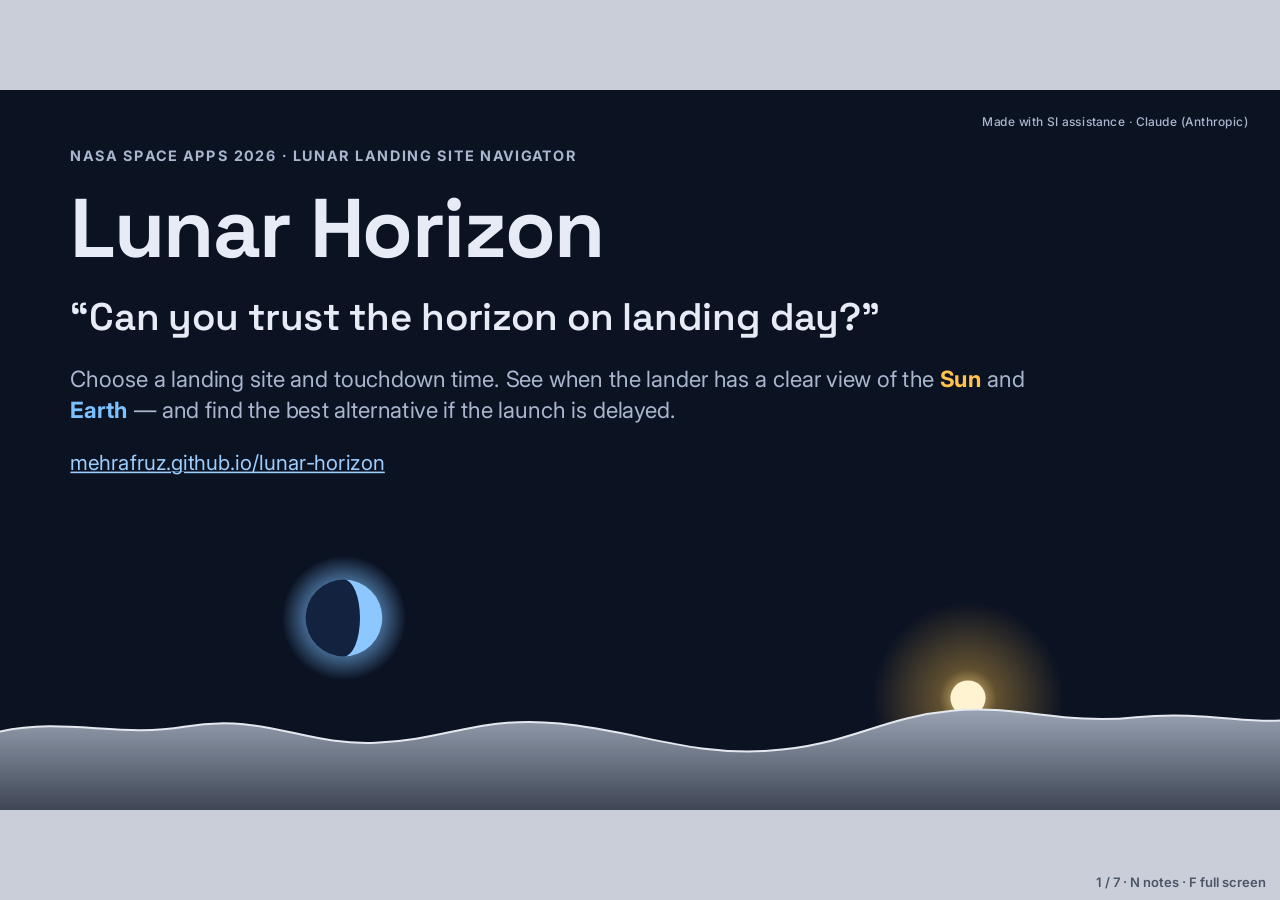
==== docs/slides/index.html @ cf99059c "Slides: visible SI-assistance mark on every slide; new PDF Space Apps 2026 asks for a visible mark o" ====
<!doctype html>
<!-- Written with assistance from Claude Code (Anthropic). -->
<!-- Lunar Horizon — 7 slides for a live pitch. Arrow keys / click / swipe to move, N for speaker notes,
     F for full screen. Print (Ctrl/Cmd+P → Save as PDF, landscape) gives one slide per page. -->
<html lang="en">
<head>
<meta charset="utf-8">
<meta name="viewport" content="width=device-width, initial-scale=1">
<title>Lunar Horizon — slides</title>
<meta name="description" content="Seven slides about Lunar Horizon, a NASA Space Apps 2026 project for the Lunar Landing Site Navigator challenge.">
<link rel="preconnect" href="https://fonts.googleapis.com">
<link rel="preconnect" href="https://fonts.gstatic.com" crossorigin>
<link href="https://fonts.googleapis.com/css2?family=Inter:wght@400;500;600;700&family=Space+Grotesk:wght@500;600;700&display=swap" rel="stylesheet">
<style>
:root {
  --page: #EEF0F4; --card: #FFFFFF; --line: #DDE2EA; --ink: #141A26; --muted: #4B5568; --faint: #6A7485;
  --sun: #F2A900; --sun-ink: #9A6500; --earth: #2F80ED; --earth-ink: #1F6BD0;
  --space: #0B1222; --space-ink: #E6EBF5; --space-muted: #A9B6CE;
}
* { box-sizing: border-box; }
html, body { margin: 0; height: 100%; background: #C9CED8; font-family: Inter, system-ui, sans-serif; color: var(--ink); overflow: hidden; }
h1, h2, .num { font-family: 'Space Grotesk', Inter, sans-serif; margin: 0; }

/* A 1600 × 900 stage, scaled to fit the window. */
#stage { position: absolute; left: 50%; top: 50%; width: 1600px; height: 900px; transform-origin: 0 0; }
.slide { position: absolute; inset: 0; background: var(--page); padding: 72px 88px; display: none; flex-direction: column; gap: 28px; overflow: hidden; }
.slide.on { display: flex; }
/* Space Apps 2026 asks for a visible mark on SI-assisted images and videos. */
.slide::after { content: 'Made with SI assistance · Claude (Anthropic)'; position: absolute; top: 30px; right: 40px; font: 500 15px Inter, sans-serif; color: var(--faint); letter-spacing: 0.3px; }
.slide.dark::after { color: var(--space-muted); }
.slide.dark { background: var(--space); color: var(--space-ink); }
.kicker { font: 700 18px Inter, sans-serif; letter-spacing: 2px; text-transform: uppercase; color: var(--faint); }
.dark .kicker { color: var(--space-muted); }
h1 { font-size: 104px; font-weight: 700; letter-spacing: -2px; line-height: 1; }
h2 { font-size: 54px; font-weight: 700; letter-spacing: -1px; line-height: 1.08; }
p, ul { font-size: 28px; line-height: 1.4; color: var(--muted); margin: 0; }
li { font-size: inherit; }
.dark p, .dark ul { color: var(--space-muted); }
b { color: var(--ink); } .dark b { color: var(--space-ink); }
ul { margin: 0; padding-left: 1.1em; display: flex; flex-direction: column; gap: 14px; }
.sun { color: var(--sun-ink); } .earth { color: var(--earth-ink); }
.dark .sun { color: #FFC24B; } .dark .earth { color: #7CC0FF; }
.row { display: flex; gap: 40px; align-items: stretch; flex: 1; min-height: 0; }
.col { flex: 1; display: flex; flex-direction: column; gap: 22px; min-width: 0; }
.shot { border-radius: 18px; box-shadow: 0 2px 4px rgba(20,26,38,0.06), 0 18px 48px rgba(20,26,38,0.16); display: block; max-width: 100%; max-height: 100%; object-fit: contain; }
.card { background: var(--card); border: 1px solid var(--line); border-radius: 22px; padding: 26px 30px; box-shadow: 0 1px 2px rgba(20,26,38,0.04), 0 10px 30px rgba(20,26,38,0.07); }
.card.sun-edge { border-left: 8px solid var(--sun); } .card.earth-edge { border-left: 8px solid var(--earth); }
.num { font-size: 76px; font-weight: 700; line-height: 1; }
.cap { font-size: 22px; color: var(--muted); }
.foot span:last-child { flex: none; }
.foot { margin-top: auto; font-size: 18px; color: var(--faint); display: flex; justify-content: space-between; gap: 20px; }
.dark .foot { color: var(--space-muted); }
.hook, .dark p.hook { font: 600 48px 'Space Grotesk', Inter, sans-serif; color: var(--space-ink); letter-spacing: -0.5px; margin: 0; }
.steps { display: flex; flex-wrap: wrap; align-items: center; gap: 14px 18px; font: 600 26px Inter, sans-serif; color: var(--ink); }
.step { display: inline-flex; align-items: center; gap: 12px; background: var(--card); border: 1px solid var(--line); border-radius: 999px; padding: 10px 22px 10px 10px; }
.step i { font-style: normal; width: 38px; height: 38px; border-radius: 50%; background: var(--ink); color: #fff; display: inline-flex; align-items: center; justify-content: center; font-size: 20px; }
.steps .arrow { color: var(--faint); font-size: 30px; }
.pill { display: inline-block; padding: 8px 18px; border-radius: 999px; background: var(--ink); color: #fff; font: 600 22px Inter, sans-serif; }
a { color: var(--earth-ink); } .dark a { color: #9CCEFF; }

/* Slide 1 sky band, drawn in SVG */
.band { position: absolute; left: 0; right: 0; bottom: 0; height: 330px; }

/* Speaker notes (N) and slide counter */
#notes { position: fixed; left: 0; right: 0; bottom: 0; max-height: 40vh; overflow: auto; background: rgba(11,18,34,0.94); color: #E6EBF5; font: 17px/1.5 Inter, sans-serif; padding: 14px 20px; display: none; z-index: 5; }
#notes.on { display: block; }
#count { position: fixed; right: 14px; bottom: 10px; font: 600 13px Inter, sans-serif; color: #4B5568; z-index: 4; }
.hidden-notes { display: none; }

@media print {
  @page { size: 1600px 900px; margin: 0; }
  html, body { overflow: visible; height: auto; background: none; }
  #stage { position: static; transform: none !important; width: 1600px; height: auto; }
  .slide { position: relative; display: flex !important; width: 1600px; height: 900px; page-break-after: always; break-after: page; }
  #notes, #count { display: none !important; }
}
</style>
</head>
<body>
<div id="stage">

  <!-- 1 -->
  <section class="slide dark" data-notes="Hi, we are Firdavs Khakimov and Mehrafruz Khakimova, team CastorLab. Can you trust the horizon on landing day? The main idea behind Lunar Horizon is simple: choosing a landing site is not enough — we also need to know when to land. Lunar Horizon is a public web page: choose a site and a touchdown time, and see when the lander has a clear view of the Sun and Earth — and what the best alternative is if the launch is delayed.">
    <span class="kicker">NASA Space Apps 2026 · Lunar Landing Site Navigator</span>
    <h1>Lunar Horizon</h1>
    <p class="hook">“Can you trust the horizon on landing day?”</p>
    <p style="font-size:28px; max-width:1260px">Choose a landing site and touchdown time. See when the lander has a clear view of the <b class="sun">Sun</b> and <b class="earth">Earth</b> — and find the best alternative if the launch is delayed.</p>
    <p style="font-size:26px"><a href="https://mehrafruz.github.io/lunar-horizon/">mehrafruz.github.io/lunar-horizon</a></p>
    <svg class="band" viewBox="0 0 1600 330" preserveAspectRatio="none" aria-hidden="true">
      <defs>
        <linearGradient id="g1" x1="0" y1="0" x2="0" y2="1"><stop offset="0" stop-color="#9AA3B3"/><stop offset="1" stop-color="#3E4656"/></linearGradient>
        <radialGradient id="s1"><stop offset="0" stop-color="#FFE6A8" stop-opacity="0.9"/><stop offset="0.3" stop-color="#FFC24B" stop-opacity="0.35"/><stop offset="1" stop-color="#FFC24B" stop-opacity="0"/></radialGradient>
        <radialGradient id="e1"><stop offset="0.6" stop-color="#7CC0FF" stop-opacity="0.5"/><stop offset="1" stop-color="#7CC0FF" stop-opacity="0"/></radialGradient>
      </defs>
      <circle cx="1210" cy="190" r="120" fill="url(#s1)"/><circle cx="1210" cy="190" r="22" fill="#FFF3D1"/>
      <circle cx="430" cy="90" r="78" fill="url(#e1)"/><circle cx="430" cy="90" r="48" fill="#13233F"/>
      <path d="M430,42 A48,48 0 0 1 430,138 A20,48 0 0 0 430,42 Z" fill="#8CC8FF"/>
      <path d="M0,330 L0,232 C80,214 150,240 230,226 C330,208 380,250 470,246 C560,242 600,212 700,222 C800,232 860,262 960,256 C1060,250 1100,214 1190,206 C1270,198 1330,224 1420,214 C1500,206 1560,222 1600,218 L1600,330 Z" fill="url(#g1)"/>
      <path d="M0,232 C80,214 150,240 230,226 C330,208 380,250 470,246 C560,242 600,212 700,222 C800,232 860,262 960,256 C1060,250 1100,214 1190,206 C1270,198 1330,224 1420,214 C1500,206 1560,222 1600,218" fill="none" stroke="#E4E8EF" stroke-width="2.5"/>
    </svg>
  </section>

  <!-- 2 -->
  <section class="slide" data-notes="At the lunar south pole the Sun stays very low. At 84 degrees south it never rises more than about 8 degrees, so a nearby ridge can block sunlight for hours or even days. The same terrain can block the view of Earth: Earth stays in roughly the same part of the sky, but libration shifts it by about 7 degrees. A lander needs sunlight for power and a clear line of sight to Earth for direct communication — ideally both from touchdown. Here is a real example from our page: the IM-2 site on 15 December 2026 at midnight UTC — the Sun is just behind a ridge at touchdown, so zero hours with both. Land one day later: 13 days 15 hours without a break.">
    <span class="kicker">The problem</span>
    <h2>At the lunar south pole, even a small change in timing can change a mission</h2>
    <div class="row">
      <div class="col" style="gap:18px">
        <ul style="font-size:26px">
          <li>At 84°S, the Sun never rises more than about <b>8°</b> above the horizon.</li>
          <li>Nearby ridges can block sunlight for <b>hours or even days</b>.</li>
          <li>Earth stays in roughly the same part of the sky, but lunar libration shifts it by about <b>7°</b> — enough to disappear behind the terrain.</li>
        </ul>
        <p style="font-size:24px">A lander needs <b class="sun">sunlight</b> for power and a clear line of sight to <b class="earth">Earth</b> for direct communication. Ideally, both from touchdown.</p>
      </div>
      <div class="col" style="flex:0.85">
        <div class="card sun-edge"><span class="cap">IM-2 site · 15 Dec 2026, 00:00 UTC · 14-day mission</span><div class="num">0 h</div><span class="cap">continuous Sun + Earth from touchdown — the Sun is behind a ridge and rises ≈ 4 h later</span></div>
        <div class="card earth-edge"><span class="cap">Same site · one day later, 16 Dec 2026</span><div class="num">13 d 15 h</div><span class="cap">continuous Sun + Earth from touchdown · 97% of the mission in total</span></div>
      </div>
    </div>
    <div class="foot"><span>Numbers from the page: LOLA terrain, Earth counted as usable at 2° or more above the terrain.</span><span>2 / 7</span></div>
  </section>

  <!-- 3 -->
  <section class="slide" data-notes="So we built a tool that combines lunar terrain data with the positions of the Sun and Earth. It takes three steps: choose a site, set the landing date and time, explore the sky. The sky view shows the real terrain horizon from NASA's LOLA data, the Sun and Earth at their apparent angular sizes, and Earth's phase. The cards give azimuth and elevation, and the time until the next rise or set. Press play to watch the whole mission, from 1 to 30 days.">
    <span class="kicker">What it does</span>
    <h2 style="font-size:50px">See the Sun and Earth from any landing site, hour by hour</h2>
    <div class="steps"><span class="step"><i>1</i>Choose a site</span><span class="arrow">→</span><span class="step"><i>2</i>Set the landing date and time</span><span class="arrow">→</span><span class="step"><i>3</i>Explore the sky</span></div>
    <div class="row" style="align-items:center">
      <div class="col" style="flex:2.1; align-items:center; justify-content:center"><img class="shot" src="img/sky.jpg" alt="Sky view at the IM-2 site on 16 Dec 2026 with the LOLA skyline, the Sun and Earth, and the Sun and Earth readout cards."></div>
      <div class="col" style="flex:1; justify-content:center">
        <ul style="font-size:25px; gap:12px">
          <li>Real terrain horizon from <b>NASA LRO LOLA</b> data</li>
          <li><b class="sun">Sun</b> and <b class="earth">Earth</b> at their apparent angular sizes</li>
          <li>Earth's illuminated phase</li>
          <li>Azimuth and elevation of the Sun and Earth</li>
          <li>Time until the next rise or set</li>
          <li>Full mission timeline, 1 to 30 days</li>
        </ul>
      </div>
    </div>
    <div class="foot"><span>The Sun counts as up when the centre of its disc is above the terrain horizon; the page also shows how much of the disc is visible.</span><span>3 / 7</span></div>
  </section>

  <!-- 4 -->
  <section class="slide" data-notes="But we wanted to solve one more problem: what happens if the launch is delayed? Each row is a site, each column a landing day. Brighter means a longer continuous time with both the Sun and Earth above the terrain horizon from touchdown. The page also answers directly: the best day at this site within two weeks — 16 December, one day later, 13 days 15 hours. Or the best site on the same day — Nobile Rim 2, 11 days 9 hours. Best here means one criterion: the longest continuous Sun and Earth visibility — not a full landing-safety assessment.">
    <span class="kicker">If the launch is delayed</span>
    <h2>Find the best site and landing day in one view</h2>
    <div class="row">
      <div class="col" style="flex:2.1; align-items:center; justify-content:center"><img class="shot" src="img/calendar.jpg" alt="Delay calendar: nine sites by 90 landing days, with the suggestions Best day 16 Dec 2026 (+1 d) and Best site Nobile Rim 2."></div>
      <div class="col" style="flex:1; justify-content:center; gap:16px">
        <ul style="font-size:24px; gap:8px">
          <li>Best landing day for the selected site, within ±14 days</li>
          <li>Best landing site for the selected day</li>
          <li>Week-by-week view to December 2030</li>
        </ul>
        <div class="card" style="padding:18px 22px"><span class="cap">IM-2 · best day: 16 Dec (+1 d)</span><div class="num" style="font-size:44px">13 d 15 h</div><span class="cap">continuous · 97% in total</span></div>
        <div class="card" style="padding:18px 22px"><span class="cap">15 Dec · best site: Nobile Rim 2</span><div class="num" style="font-size:44px">11 d 9 h</div><span class="cap">continuous · 81% in total</span></div>
      </div>
    </div>
    <div class="foot"><span><b>Continuous</b> = both the Sun (centre) and Earth (2° or more) above the terrain horizon. <b>Best</b> = longest continuous time from touchdown, not a full landing-safety rating.</span><span>4 / 7</span></div>
  </section>

  <!-- 5 -->
  <section class="slide dark" data-notes="How did we build it? Four parts. First, the positions of the Sun and Earth come from JPL's DE421 ephemeris, every three hours from November 2026 to December 2030. Second, terrain: from the LOLA elevation model at 240 metres we computed the local horizon in 1,440 directions for seven polar sites, including the Moon's curvature. Third, a 3D view: 38 by 38 kilometres around the site, with sunlight and shadows at the chosen time. It is an illustration — the visibility numbers use the full horizon, out to the edge of the map. Fourth, a Python pipeline with tests, and a page in plain HTML and JavaScript.">
    <span class="kicker">Data and method</span>
    <h2>Real lunar terrain. Real astronomical positions.</h2>
    <div class="row">
      <div class="col" style="flex:1.35; justify-content:center"><img class="shot" src="img/terrain3d.jpg" alt="3-D view of 38 by 38 km of LOLA terrain around the IM-2 site, lit by the Sun, with arrows to the Sun and Earth."></div>
      <div class="col" style="flex:1; justify-content:center; gap:14px">
        <p style="font-size:24px"><b>1 · Celestial positions.</b> JPL DE421 ephemeris: Sun and Earth every 3 hours, Nov 2026 – Dec 2030.</p>
        <p style="font-size:24px"><b>2 · Terrain analysis.</b> NASA LRO LOLA elevation model, 240 m: local horizon in 1,440 directions for 7 polar sites, Moon's curvature included.</p>
        <p style="font-size:24px"><b>3 · 3D visualization.</b> 38 × 38 km around the selected site, with sunlight and shadows at the chosen time.</p>
        <p style="font-size:24px"><b>4 · Implementation.</b> Python data pipeline with tests; front end in HTML and JavaScript.</p>
      </div>
    </div>
    <div class="foot"><span>Visibility uses the horizon out to the edge of the LOLA map (75°S); the 3D scene shows only 38 × 38 km and is for illustration.</span><span>5 / 7</span></div>
  </section>

  <!-- 6 -->
  <section class="slide" data-notes="How do we know the results are reliable? We checked the directions to the Sun and Earth against NASA JPL Horizons: two sites, six dates, twelve checks, all passed. The largest difference is 0.006 degrees, against a tolerance of 0.02. This check is on a smooth Moon — it validates the astronomy, not the terrain. And we are clear about the limits: each site is one point, not a region; the 240 metre terrain cannot resolve small ridges, so rise and set times can be off by hours; and we model geometric line of sight only — Earth above the horizon does not guarantee a link, and the Sun above the horizon does not guarantee power. This is not a flight-certified planning tool.">
    <span class="kicker">Validated, with clear limitations</span>
    <h2>12 of 12 checks against JPL Horizons passed</h2>
    <div class="row">
      <div class="col" style="flex:0.9; gap:16px">
        <div class="card earth-edge"><span class="cap">Accuracy check · Sun and Earth azimuth and elevation · 2 sites × 6 dates</span><div class="num">0.006°</div><span class="cap">maximum difference · validation tolerance 0.02°</span></div>
        <p style="font-size:23px">Checked on a smooth Moon: this validates the Sun and Earth directions, not the terrain. The constant +0.0055° in the Sun's azimuth is aberration of light, which Horizons applies.</p>
      </div>
      <div class="col" style="gap:12px">
        <span class="kicker" style="color:var(--ink)">Known limitations</span>
        <ul style="font-size:24px; gap:12px">
          <li>Each site is <b>a single point</b>, not a region: at the Bussey 2010 point our model gives 60% Sun; a ridge pixel 2.1 km away gives 86%.</li>
          <li>The <b>240 m terrain</b> cannot resolve ridges under ~500 m; rise and set times may be off by several hours.</li>
          <li><b>Line of sight only:</b> no ground stations, relay satellites, slopes or thermal limits.</li>
          <li>Sites north of 75°S and your own points use a <b>smooth Moon</b>; positions every 3 hours.</li>
        </ul>
      </div>
    </div>
    <div class="foot"><span>Validated within the tested conditions — not a flight-certified mission-planning tool.</span><span>6 / 7</span></div>
  </section>

  <!-- 7 -->
  <section class="slide dark" data-notes="Our goal is to make this information easy to explore and understand. Scan the code and try it — on a phone or a laptop, no installation or login. Claude and Claude Code helped us build the page, the code and the data pipeline during the hackathon; we chose the problem, the sites and the design, and reviewed the results. Thank you!">
    <span class="kicker">Try Lunar Horizon</span>
    <div class="row" style="flex:0; gap:56px; align-items:flex-start">
      <div class="col" style="gap:20px">
        <h2 style="font-size:50px">Explore the Moon. Plan the landing. See what changes when timing matters.</h2>
        <p style="font-size:24px">No installation or login · any modern browser · add your own landing coordinates anywhere on the Moon.</p>
        <div style="display:grid; grid-template-columns:1fr 1fr; gap:14px 36px">
          <p style="font-size:22px"><b>Data sources</b><br>NASA LRO LOLA · JPL DE421 · JPL Horizons · LROC</p>
          <p style="font-size:22px"><b>Open source</b><br>github.com/Mehrafruz/lunar-horizon · MIT License</p>
          <p style="font-size:22px; grid-column:1 / -1"><b>AI transparency</b><br>Claude and Claude Code (Anthropic) were used to develop the page, code and data pipeline during the hackathon. The team selected the problem, sites and design, and reviewed the results.</p>
        </div>
      </div>
      <div style="flex:none; display:flex; flex-direction:column; align-items:center; gap:14px">
        <div style="background:#FFFFFF; border-radius:24px; padding:22px"><img src="img/qr.png" alt="QR code for https://mehrafruz.github.io/lunar-horizon/" style="width:280px; height:280px; display:block; image-rendering:pixelated"></div>
        <a href="https://mehrafruz.github.io/lunar-horizon/" style="font-size:22px">mehrafruz.github.io/lunar-horizon</a>
      </div>
    </div>
    <svg class="band" style="height:250px" viewBox="0 0 1600 250" preserveAspectRatio="none" aria-hidden="true">
      <defs><linearGradient id="g7" x1="0" y1="0" x2="0" y2="1"><stop offset="0" stop-color="#9AA3B3"/><stop offset="1" stop-color="#3E4656"/></linearGradient>
        <radialGradient id="s7"><stop offset="0" stop-color="#FFE6A8" stop-opacity="0.9"/><stop offset="0.3" stop-color="#FFC24B" stop-opacity="0.35"/><stop offset="1" stop-color="#FFC24B" stop-opacity="0"/></radialGradient></defs>
      <circle cx="300" cy="120" r="100" fill="url(#s7)"/><circle cx="300" cy="120" r="18" fill="#FFF3D1"/>
      <path d="M0,250 L0,150 C120,132 220,164 330,146 C450,126 520,170 640,164 C760,158 820,128 940,138 C1060,148 1120,178 1240,170 C1360,162 1440,134 1600,140 L1600,250 Z" fill="url(#g7)"/>
      <path d="M0,150 C120,132 220,164 330,146 C450,126 520,170 640,164 C760,158 820,128 940,138 C1060,148 1120,178 1240,170 C1360,162 1440,134 1600,140" fill="none" stroke="#E4E8EF" stroke-width="2.5"/>
    </svg>
    <div class="foot" style="position:relative; z-index:1; color:#F1F4F9"><span>Team CastorLab · Firdavs Khakimov · Mehrafruz Khakimova · NASA Space Apps Challenge 2026</span><span>7 / 7</span></div>
  </section>

</div>
<div id="notes" aria-live="polite"></div>
<div id="count"></div>
<script>
(function () {
  const slides = [...document.querySelectorAll('.slide')], stage = document.getElementById('stage');
  const notes = document.getElementById('notes'), count = document.getElementById('count');
  let i = Math.min(slides.length - 1, Math.max(0, (parseInt(location.hash.slice(1), 10) || 1) - 1));
  function fit() {
    const k = Math.min(window.innerWidth / 1600, window.innerHeight / 900);
    stage.style.transform = 'scale(' + k + ') translate(-50%, -50%)';
  }
  function show(n) {
    i = Math.min(slides.length - 1, Math.max(0, n));
    slides.forEach((s, j) => s.classList.toggle('on', j === i));
    notes.textContent = slides[i].dataset.notes || '';
    count.textContent = (i + 1) + ' / ' + slides.length + ' · N notes · F full screen';
    history.replaceState(null, '', '#' + (i + 1));
  }
  document.addEventListener('keydown', (e) => {
    if (['ArrowRight', 'PageDown', ' ', 'Enter'].includes(e.key)) show(i + 1);
    else if (['ArrowLeft', 'PageUp', 'Backspace'].includes(e.key)) show(i - 1);
    else if (e.key === 'Home') show(0);
    else if (e.key === 'End') show(slides.length - 1);
    else if (e.key === 'n' || e.key === 'N') notes.classList.toggle('on');
    else if (e.key === 'f' || e.key === 'F') { if (document.fullscreenElement) document.exitFullscreen(); else document.documentElement.requestFullscreen().catch(() => {}); }
    else return;
    e.preventDefault();
  });
  document.addEventListener('click', (e) => { if (e.target.closest('a')) return; show(i + (e.clientX > window.innerWidth / 3 ? 1 : -1)); });
  let x0 = null;
  document.addEventListener('touchstart', (e) => { x0 = e.touches[0].clientX; }, { passive: true });
  document.addEventListener('touchend', (e) => { if (x0 === null) return; const dx = e.changedTouches[0].clientX - x0; if (Math.abs(dx) > 40) show(i + (dx < 0 ? 1 : -1)); x0 = null; });
  window.addEventListener('resize', fit);
  fit(); show(i);
})();
</script>
</body>
</html>
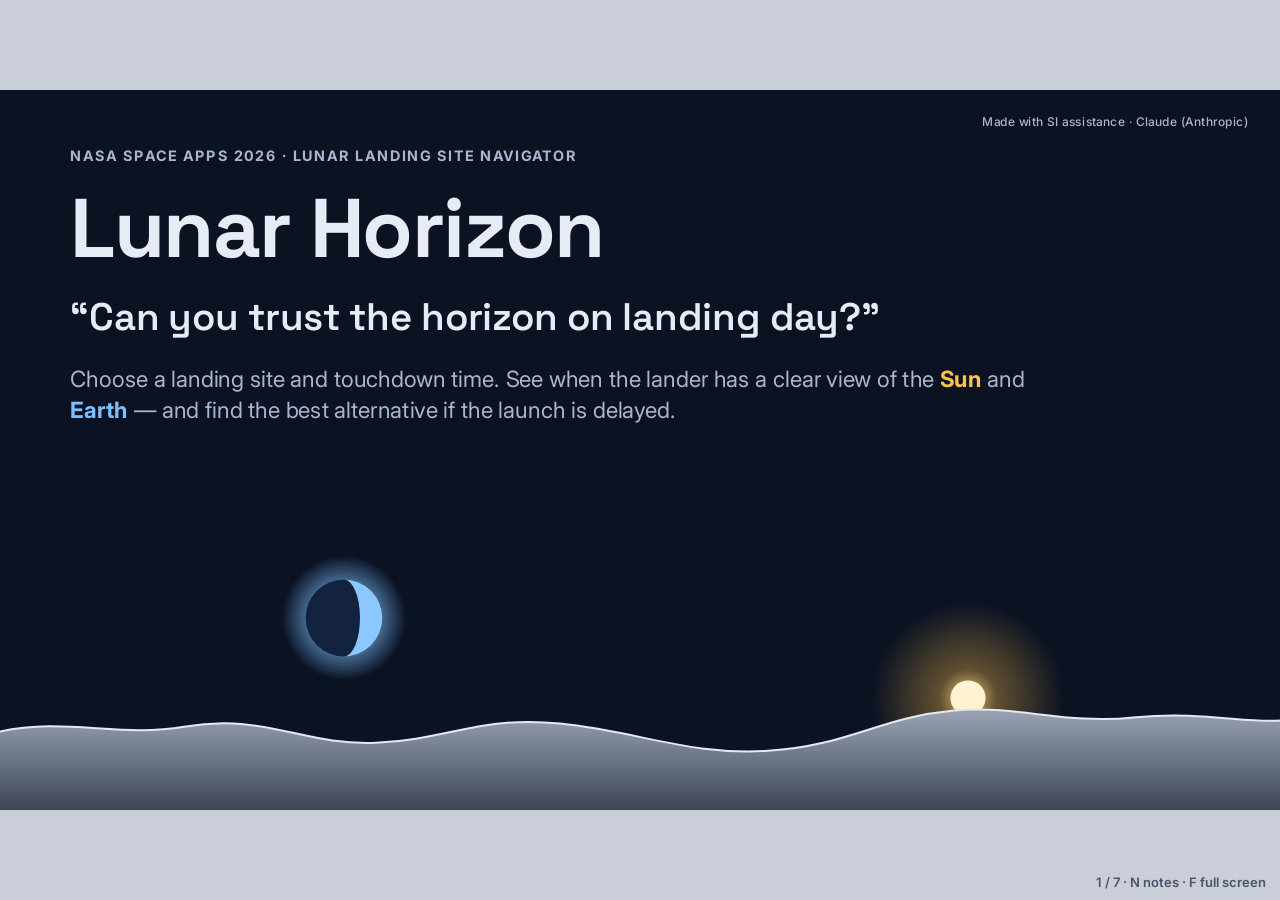
==== commit 6ba8e502: "Slides: drop the text address from the title slide (the QR code is on the last slide) Co-Authored-By" ====
--- a/docs/slides/index.html
+++ b/docs/slides/index.html
@@ -85,7 +85,6 @@
     <h1>Lunar Horizon</h1>
     <p class="hook">“Can you trust the horizon on landing day?”</p>
     <p style="font-size:28px; max-width:1260px">Choose a landing site and touchdown time. See when the lander has a clear view of the <b class="sun">Sun</b> and <b class="earth">Earth</b> — and find the best alternative if the launch is delayed.</p>
-    <p style="font-size:26px"><a href="https://mehrafruz.github.io/lunar-horizon/">mehrafruz.github.io/lunar-horizon</a></p>
     <svg class="band" viewBox="0 0 1600 330" preserveAspectRatio="none" aria-hidden="true">
       <defs>
         <linearGradient id="g1" x1="0" y1="0" x2="0" y2="1"><stop offset="0" stop-color="#9AA3B3"/><stop offset="1" stop-color="#3E4656"/></linearGradient>
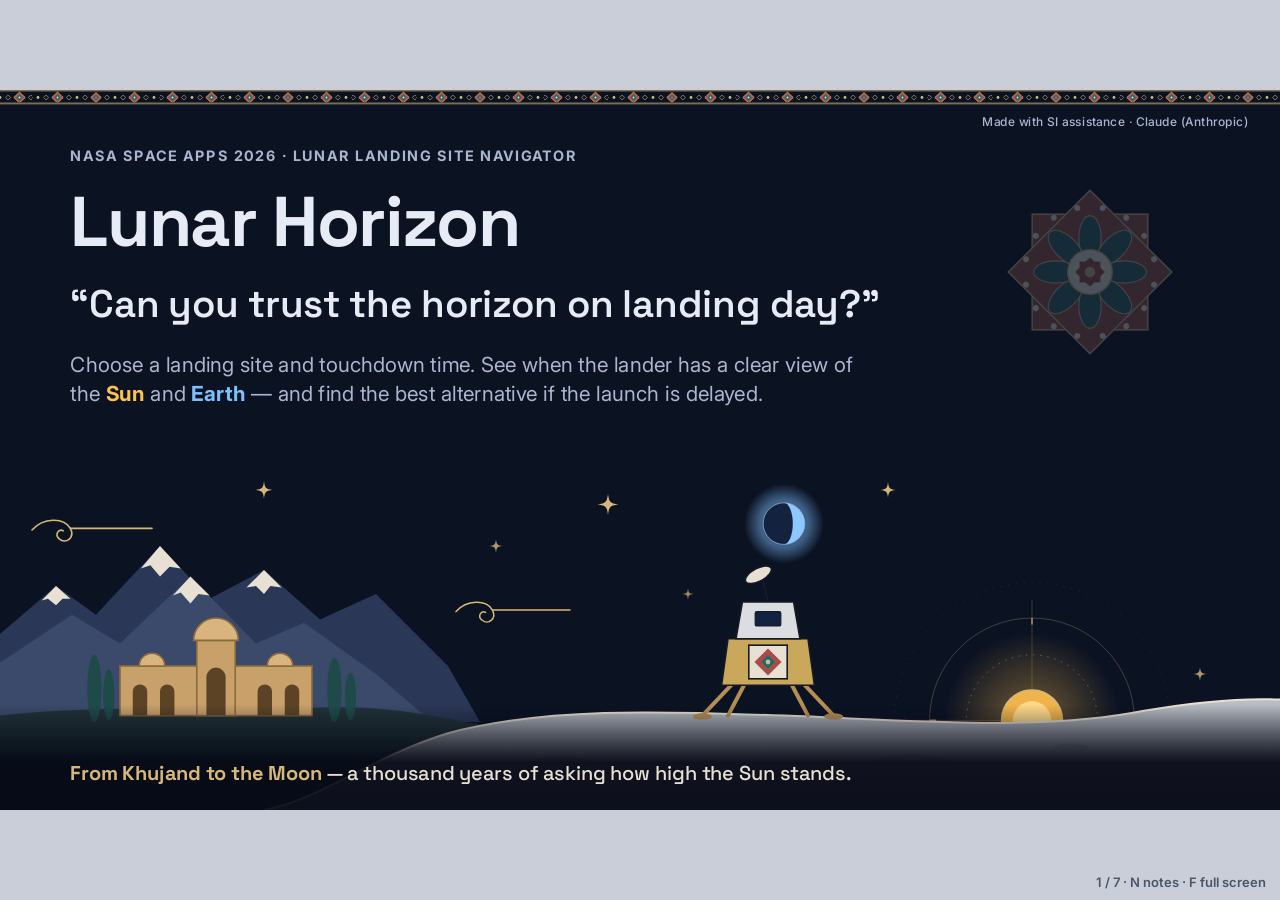
==== commit 63c17c8d: "Slides: 'From Khujand to the Moon' becomes the main deck; the plain version moves to slides-draft - " ====
--- a/docs/slides/index.html
+++ b/docs/slides/index.html
@@ -1,5 +1,6 @@
 <!doctype html>
 <!-- Written with assistance from Claude Code (Anthropic). -->
+<!-- "From Khujand to the Moon": the story of two astronomers of our region frames the slides. The earlier plain version is docs/slides-draft/. -->
 <!-- Lunar Horizon — 7 slides for a live pitch. Arrow keys / click / swipe to move, N for speaker notes,
      F for full screen. Print (Ctrl/Cmd+P → Save as PDF, landscape) gives one slide per page. -->
 <html lang="en">
@@ -55,6 +56,44 @@
 .step { display: inline-flex; align-items: center; gap: 12px; background: var(--card); border: 1px solid var(--line); border-radius: 999px; padding: 10px 22px 10px 10px; }
 .step i { font-style: normal; width: 38px; height: 38px; border-radius: 50%; background: var(--ink); color: #fff; display: inline-flex; align-items: center; justify-content: center; font-size: 20px; }
 .steps .arrow { color: var(--faint); font-size: 30px; }
+/* The thread: one line at the top of each slide that ties it to the two astronomers of slide 1. */
+.thread { display: flex; align-items: center; gap: 12px; flex-wrap: wrap; color: var(--sun-ink); }
+.dark .thread { color: #FFC24B; }
+.thread .em { width: 30px; height: 30px; flex: none; }
+.thread .th { font-size: 20px; font-weight: 500; color: var(--sun-ink); }
+.dark .thread .th { color: #FFD98A; }
+.thread .kicker::after { content: ' ·'; }
+.hero { position: absolute; left: 0; right: 0; bottom: 0; height: 470px; pointer-events: none; }
+.hero svg { display: block; width: 100%; height: 100%; }
+.hero-cap { position: absolute; left: 0; right: 0; bottom: 0; padding: 70px 88px 30px; background: linear-gradient(180deg, rgba(5,8,20,0) 0%, rgba(5,8,20,0.92) 55%); }
+.hero-line { font: 500 25px 'Space Grotesk', Inter, sans-serif; color: #E8E1D3; }
+.hero-line b { color: #D5B77A; font-weight: 700; }
+.thread .kicker.nodot::after { content: ''; }
+.medal { position: absolute; right: 130px; top: 120px; width: 215px; height: 215px; opacity: 0.3; filter: saturate(0.65); }
+.cmp { display: block; width: 100%; height: auto; border-radius: 14px; box-shadow: 0 2px 4px rgba(20,26,38,0.06), 0 14px 36px rgba(20,26,38,0.18); }
+.four { display: grid; grid-template-columns: repeat(4, 1fr); gap: 28px; margin-top: 4px; }
+.four div { font-size: 21px; line-height: 1.38; color: var(--space-muted); }
+.four b { display: block; font: 700 23px 'Space Grotesk', Inter, sans-serif; color: #FFC24B; margin-bottom: 4px; }
+.hero7 { position: absolute; left: 0; right: 0; bottom: 0; width: 1600px; height: 310px; pointer-events: none; }
+.crop { overflow: hidden; border-radius: 14px; box-shadow: 0 2px 4px rgba(20,26,38,0.06), 0 14px 36px rgba(20,26,38,0.18); background: #fff; }
+.crop img { display: block; max-width: none; }
+.rahmat { font-size: 112px; letter-spacing: -2px; color: #FFC24B; line-height: 1; }
+.rubai-block { margin: 6px 0 0; padding: 14px 22px; border-left: 4px solid #FFC24B; background: rgba(232,225,211,0.05); border-radius: 0 8px 8px 0; font: 500 25px/1.45 'Space Grotesk', Inter, sans-serif; color: var(--space-ink); white-space: pre-line; max-width: 860px; }
+.dark .rubai-block { color: var(--space-ink); }
+.qrcard { background: #fff; border-radius: 20px; padding: 18px; }
+.qrcard img { display: block; width: 250px; height: 250px; image-rendering: pixelated; }
+.qrurl { font: 600 20px Inter, sans-serif; color: #9CCEFF; }
+.foot7 { position: absolute; left: 0; right: 0; bottom: 0; padding: 30px 88px 24px; background: linear-gradient(180deg, rgba(5,8,20,0) 0%, rgba(5,8,20,0.88) 60%); color: #E8E1D3; font-size: 19px; display: flex; justify-content: space-between; gap: 20px; }
+/* Ornamental edge, in the spirit of embroidered borders: a band along the top and bottom of every slide. */
+.slide::before { content: ''; position: absolute; inset: 0; pointer-events: none; z-index: 0;
+  background: url("data:image/svg+xml;charset=utf-8,%3Csvg%20xmlns%3D%22http%3A//www.w3.org/2000/svg%22%20width%3D%2248%22%20height%3D%2218%22%20viewBox%3D%220%200%2048%2018%22%3E%3Cline%20x1%3D%220%22%20y1%3D%221%22%20x2%3D%2248%22%20y2%3D%221%22%20stroke%3D%22%23D5B77A%22%20stroke-width%3D%221.2%22%20opacity%3D%220.85%22/%3E%3Cline%20x1%3D%220%22%20y1%3D%2217%22%20x2%3D%2248%22%20y2%3D%2217%22%20stroke%3D%22%23D5B77A%22%20stroke-width%3D%221.2%22%20opacity%3D%220.85%22/%3E%3Cpolygon%20points%3D%2224%2C2.5%2031%2C9%2024%2C15.5%2017%2C9%22%20fill%3D%22%23A84D43%22%20stroke%3D%22%23D5B77A%22%20stroke-width%3D%220.9%22/%3E%3Cpolygon%20points%3D%2224%2C5.5%2027.5%2C9%2024%2C12.5%2020.5%2C9%22%20fill%3D%22%23176B72%22/%3E%3Ccircle%20cx%3D%2224%22%20cy%3D%229%22%20r%3D%221.1%22%20fill%3D%22%23E8E1D3%22/%3E%3Ccircle%20cx%3D%220%22%20cy%3D%229%22%20r%3D%221.7%22%20fill%3D%22%23D5B77A%22/%3E%3Ccircle%20cx%3D%2248%22%20cy%3D%229%22%20r%3D%221.7%22%20fill%3D%22%23D5B77A%22/%3E%3Cpath%20d%3D%22M7%2C9%20l3%2C-3%20l3%2C3%20l-3%2C3%20z%20M35%2C9%20l3%2C-3%20l3%2C3%20l-3%2C3%20z%22%20fill%3D%22none%22%20stroke%3D%22%23D5B77A%22%20stroke-width%3D%220.9%22%20opacity%3D%220.8%22/%3E%3C/svg%3E") repeat-x left top, url("data:image/svg+xml;charset=utf-8,%3Csvg%20xmlns%3D%22http%3A//www.w3.org/2000/svg%22%20width%3D%2248%22%20height%3D%2218%22%20viewBox%3D%220%200%2048%2018%22%3E%3Cline%20x1%3D%220%22%20y1%3D%221%22%20x2%3D%2248%22%20y2%3D%221%22%20stroke%3D%22%23D5B77A%22%20stroke-width%3D%221.2%22%20opacity%3D%220.85%22/%3E%3Cline%20x1%3D%220%22%20y1%3D%2217%22%20x2%3D%2248%22%20y2%3D%2217%22%20stroke%3D%22%23D5B77A%22%20stroke-width%3D%221.2%22%20opacity%3D%220.85%22/%3E%3Cpolygon%20points%3D%2224%2C2.5%2031%2C9%2024%2C15.5%2017%2C9%22%20fill%3D%22%23A84D43%22%20stroke%3D%22%23D5B77A%22%20stroke-width%3D%220.9%22/%3E%3Cpolygon%20points%3D%2224%2C5.5%2027.5%2C9%2024%2C12.5%2020.5%2C9%22%20fill%3D%22%23176B72%22/%3E%3Ccircle%20cx%3D%2224%22%20cy%3D%229%22%20r%3D%221.1%22%20fill%3D%22%23E8E1D3%22/%3E%3Ccircle%20cx%3D%220%22%20cy%3D%229%22%20r%3D%221.7%22%20fill%3D%22%23D5B77A%22/%3E%3Ccircle%20cx%3D%2248%22%20cy%3D%229%22%20r%3D%221.7%22%20fill%3D%22%23D5B77A%22/%3E%3Cpath%20d%3D%22M7%2C9%20l3%2C-3%20l3%2C3%20l-3%2C3%20z%20M35%2C9%20l3%2C-3%20l3%2C3%20l-3%2C3%20z%22%20fill%3D%22none%22%20stroke%3D%22%23D5B77A%22%20stroke-width%3D%220.9%22%20opacity%3D%220.8%22/%3E%3C/svg%3E") repeat-x left bottom; }
+.slide.hero-slide::before, .slide.closing::before { background: url("data:image/svg+xml;charset=utf-8,%3Csvg%20xmlns%3D%22http%3A//www.w3.org/2000/svg%22%20width%3D%2248%22%20height%3D%2218%22%20viewBox%3D%220%200%2048%2018%22%3E%3Cline%20x1%3D%220%22%20y1%3D%221%22%20x2%3D%2248%22%20y2%3D%221%22%20stroke%3D%22%23D5B77A%22%20stroke-width%3D%221.2%22%20opacity%3D%220.85%22/%3E%3Cline%20x1%3D%220%22%20y1%3D%2217%22%20x2%3D%2248%22%20y2%3D%2217%22%20stroke%3D%22%23D5B77A%22%20stroke-width%3D%221.2%22%20opacity%3D%220.85%22/%3E%3Cpolygon%20points%3D%2224%2C2.5%2031%2C9%2024%2C15.5%2017%2C9%22%20fill%3D%22%23A84D43%22%20stroke%3D%22%23D5B77A%22%20stroke-width%3D%220.9%22/%3E%3Cpolygon%20points%3D%2224%2C5.5%2027.5%2C9%2024%2C12.5%2020.5%2C9%22%20fill%3D%22%23176B72%22/%3E%3Ccircle%20cx%3D%2224%22%20cy%3D%229%22%20r%3D%221.1%22%20fill%3D%22%23E8E1D3%22/%3E%3Ccircle%20cx%3D%220%22%20cy%3D%229%22%20r%3D%221.7%22%20fill%3D%22%23D5B77A%22/%3E%3Ccircle%20cx%3D%2248%22%20cy%3D%229%22%20r%3D%221.7%22%20fill%3D%22%23D5B77A%22/%3E%3Cpath%20d%3D%22M7%2C9%20l3%2C-3%20l3%2C3%20l-3%2C3%20z%20M35%2C9%20l3%2C-3%20l3%2C3%20l-3%2C3%20z%22%20fill%3D%22none%22%20stroke%3D%22%23D5B77A%22%20stroke-width%3D%220.9%22%20opacity%3D%220.8%22/%3E%3C/svg%3E") repeat-x left top; }
+.tl { display: grid; grid-template-columns: repeat(3, 1fr); gap: 24px; margin-top: auto; }
+.tlp { margin: 0; border-radius: 16px; overflow: hidden; background: #111B31; border: 1px solid #24324F; }
+.tlp svg { display: block; width: 100%; height: auto; }
+.tlp figcaption { padding: 12px 16px 14px; font-size: 19px; line-height: 1.35; color: var(--space-muted); }
+.tlp figcaption b { color: #FFC24B; }
+.rubai { margin: 0; padding: 4px 0 4px 22px; border-left: 4px solid #FFC24B; font: 500 25px/1.5 'Space Grotesk', Inter, sans-serif; color: var(--space-ink); white-space: pre-line; }
 .pill { display: inline-block; padding: 8px 18px; border-radius: 999px; background: var(--ink); color: #fff; font: 600 22px Inter, sans-serif; }
 a { color: var(--earth-ink); } .dark a { color: #9CCEFF; }
 
@@ -77,43 +116,127 @@
 </style>
 </head>
 <body>
+<svg width="0" height="0" style="position:absolute" aria-hidden="true"><defs><symbol id="sage" overflow="visible">
+      <path d="M-36,0 L-23,-112 Q0,-126 23,-112 L36,0 Z" fill="currentColor"/>
+      <path d="M-5,-118 L5,-118 L9,0 L-9,0 Z" fill="#000" opacity="0.14"/>
+      <rect x="-25" y="-74" width="50" height="8" rx="2" fill="#F2A900"/>
+      <path d="M10,-100 L50,-132" stroke="currentColor" stroke-width="13" stroke-linecap="round"/>
+      <circle cx="52" cy="-134" r="7" fill="#D9A679"/>
+      <circle cx="0" cy="-131" r="15" fill="#D9A679"/>
+      <path d="M-12,-126 Q0,-98 12,-126 Q0,-118 -12,-126 Z" fill="var(--beard, #3A2E2A)"/>
+      <ellipse cx="0" cy="-145" rx="20" ry="11" fill="#F7F3EA"/>
+      <ellipse cx="2" cy="-152" rx="13" ry="7" fill="#EDE6D6"/>
+    </symbol></defs></svg>
 <div id="stage">
 
   <!-- 1 -->
-  <section class="slide dark" data-notes="Hi, we are Firdavs Khakimov and Mehrafruz Khakimova, team CastorLab. Can you trust the horizon on landing day? The main idea behind Lunar Horizon is simple: choosing a landing site is not enough — we also need to know when to land. Lunar Horizon is a public web page: choose a site and a touchdown time, and see when the lander has a clear view of the Sun and Earth — and what the best alternative is if the launch is delayed.">
+  <section class="slide dark hero-slide" data-notes="Salom! We are Firdavs Khakimov and Mehrafruz Khakimova, team CastorLab, from Tajikistan. A thousand years ago, an astronomer born in our country, al-Khujandi, measured how high the Sun stands above the horizon. A century later Omar Khayyam, poet and astronomer, helped build a solar calendar. Lunar Horizon asks both of their questions for the Moon: how high is the Sun over the real lunar mountains, and which day should we land? Choose a site and a touchdown time, and see when the lander has a clear view of the Sun and Earth — and the best alternative if the launch is delayed.">
     <span class="kicker">NASA Space Apps 2026 · Lunar Landing Site Navigator</span>
-    <h1>Lunar Horizon</h1>
+    <h1 style="font-size:88px">Lunar Horizon</h1>
     <p class="hook">“Can you trust the horizon on landing day?”</p>
-    <p style="font-size:28px; max-width:1260px">Choose a landing site and touchdown time. See when the lander has a clear view of the <b class="sun">Sun</b> and <b class="earth">Earth</b> — and find the best alternative if the launch is delayed.</p>
-    <svg class="band" viewBox="0 0 1600 330" preserveAspectRatio="none" aria-hidden="true">
-      <defs>
-        <linearGradient id="g1" x1="0" y1="0" x2="0" y2="1"><stop offset="0" stop-color="#9AA3B3"/><stop offset="1" stop-color="#3E4656"/></linearGradient>
-        <radialGradient id="s1"><stop offset="0" stop-color="#FFE6A8" stop-opacity="0.9"/><stop offset="0.3" stop-color="#FFC24B" stop-opacity="0.35"/><stop offset="1" stop-color="#FFC24B" stop-opacity="0"/></radialGradient>
-        <radialGradient id="e1"><stop offset="0.6" stop-color="#7CC0FF" stop-opacity="0.5"/><stop offset="1" stop-color="#7CC0FF" stop-opacity="0"/></radialGradient>
-      </defs>
-      <circle cx="1210" cy="190" r="120" fill="url(#s1)"/><circle cx="1210" cy="190" r="22" fill="#FFF3D1"/>
-      <circle cx="430" cy="90" r="78" fill="url(#e1)"/><circle cx="430" cy="90" r="48" fill="#13233F"/>
-      <path d="M430,42 A48,48 0 0 1 430,138 A20,48 0 0 0 430,42 Z" fill="#8CC8FF"/>
-      <path d="M0,330 L0,232 C80,214 150,240 230,226 C330,208 380,250 470,246 C560,242 600,212 700,222 C800,232 860,262 960,256 C1060,250 1100,214 1190,206 C1270,198 1330,224 1420,214 C1500,206 1560,222 1600,218 L1600,330 Z" fill="url(#g1)"/>
-      <path d="M0,232 C80,214 150,240 230,226 C330,208 380,250 470,246 C560,242 600,212 700,222 C800,232 860,262 960,256 C1060,250 1100,214 1190,206 C1270,198 1330,224 1420,214 C1500,206 1560,222 1600,218" fill="none" stroke="#E4E8EF" stroke-width="2.5"/>
-    </svg>
+    <p style="font-size:26px; max-width:1020px">Choose a landing site and touchdown time. See when the lander has a clear view of the <b class="sun">Sun</b> and <b class="earth">Earth</b> — and find the best alternative if the launch is delayed.</p>
+    <svg class="medal" viewBox="-116 -116 232 232" aria-hidden="true"><g stroke="#D5B77A" stroke-width="2"><rect x="-78" y="-78" width="156" height="156" fill="#A84D43"/><rect x="-78" y="-78" width="156" height="156" fill="#A84D43" transform="rotate(45)"/></g><g fill="#176B72" stroke="#D5B77A" stroke-width="1.5"><ellipse cx="0" cy="-46" rx="15" ry="30" transform="rotate(0)"/><ellipse cx="0" cy="-46" rx="15" ry="30" transform="rotate(45)"/><ellipse cx="0" cy="-46" rx="15" ry="30" transform="rotate(90)"/><ellipse cx="0" cy="-46" rx="15" ry="30" transform="rotate(135)"/><ellipse cx="0" cy="-46" rx="15" ry="30" transform="rotate(180)"/><ellipse cx="0" cy="-46" rx="15" ry="30" transform="rotate(225)"/><ellipse cx="0" cy="-46" rx="15" ry="30" transform="rotate(270)"/><ellipse cx="0" cy="-46" rx="15" ry="30" transform="rotate(315)"/></g><circle r="30" fill="#E8E1D3" stroke="#D5B77A" stroke-width="2"/><g fill="#A84D43"><rect x="-14" y="-14" width="28" height="28"/><rect x="-14" y="-14" width="28" height="28" transform="rotate(45)"/></g><circle r="7" fill="#D5B77A"/><g fill="#E8E1D3"><circle cx="0" cy="-88" r="4" transform="rotate(11.25)"/><circle cx="0" cy="-88" r="4" transform="rotate(33.75)"/><circle cx="0" cy="-88" r="4" transform="rotate(56.25)"/><circle cx="0" cy="-88" r="4" transform="rotate(78.75)"/><circle cx="0" cy="-88" r="4" transform="rotate(101.25)"/><circle cx="0" cy="-88" r="4" transform="rotate(123.75)"/><circle cx="0" cy="-88" r="4" transform="rotate(146.25)"/><circle cx="0" cy="-88" r="4" transform="rotate(168.75)"/><circle cx="0" cy="-88" r="4" transform="rotate(191.25)"/><circle cx="0" cy="-88" r="4" transform="rotate(213.75)"/><circle cx="0" cy="-88" r="4" transform="rotate(236.25)"/><circle cx="0" cy="-88" r="4" transform="rotate(258.75)"/><circle cx="0" cy="-88" r="4" transform="rotate(281.25)"/><circle cx="0" cy="-88" r="4" transform="rotate(303.75)"/><circle cx="0" cy="-88" r="4" transform="rotate(326.25)"/><circle cx="0" cy="-88" r="4" transform="rotate(348.75)"/></g></svg>
+    <div class="hero" aria-hidden="true">
+      <svg class="" viewBox="0 0 1600 470" preserveAspectRatio="xMidYMax slice" aria-hidden="true">
+        <defs>
+          <linearGradient id="hl" x1="0" y1="0" x2="0" y2="1"><stop offset="0" stop-color="#BCC0C7"/><stop offset="1" stop-color="#5F6570"/></linearGradient>
+          <radialGradient id="hs"><stop offset="0" stop-color="#FFE6A8" stop-opacity="0.85"/><stop offset="0.35" stop-color="#F0B44C" stop-opacity="0.3"/><stop offset="1" stop-color="#F0B44C" stop-opacity="0"/></radialGradient>
+          <radialGradient id="he"><stop offset="0.6" stop-color="#7CC0FF" stop-opacity="0.45"/><stop offset="1" stop-color="#7CC0FF" stop-opacity="0"/></radialGradient>
+        </defs>
+        <g transform="translate(0,208)">
+        <!-- astronomical graticule around the Sun, like an engraved instrument -->
+        <g fill="none" stroke="#D5B77A">
+          <circle cx="1290" cy="150" r="82" stroke-opacity="0.5" stroke-dasharray="2 7"/>
+          <circle cx="1290" cy="150" r="128" stroke-opacity="0.35"/>
+          <circle cx="1290" cy="150" r="172" stroke-opacity="0.22" stroke-dasharray="1 9"/>
+          <path d="M1100,150 H1480 M1290,0 V320" stroke-opacity="0.3"/>
+          <path d="M1162,150 h8 M1410,150 h8 M1290,22 v8 M1290,270 v8" stroke-opacity="0.7" stroke-width="2"/>
+        </g>
+        <circle cx="1290" cy="150" r="110" fill="url(#hs)"/>
+        <circle cx="1290" cy="150" r="38" fill="#F0B44C" stroke="#D5B77A" stroke-width="2"/>
+        <circle cx="1290" cy="150" r="24" fill="#FFD98A"/>
+        </g>
+        <!-- Earth seen from the Moon, lit from the Sun's side -->
+        <circle cx="980" cy="112" r="50" fill="url(#he)"/>
+        <circle cx="980" cy="112" r="26" fill="#13233F" stroke="#D4EAFF" stroke-opacity="0.6"/>
+        <path d="M980,86 A26,26 0 0 1 980,138 A11,26 0 0 0 980,86 Z" fill="#8CC8FF"/>
+        <path d="M0,-12 C1.2,-2.4 2.4,-1.2 12,0 C2.4,1.2 1.2,2.4 0,12 C-1.2,2.4 -2.4,1.2 -12,0 C-2.4,-1.2 -1.2,-2.4 0,-12 Z" fill="#D5B77A" opacity="1" transform="translate(760,88) scale(1.1)"/><path d="M0,-12 C1.2,-2.4 2.4,-1.2 12,0 C2.4,1.2 1.2,2.4 0,12 C-1.2,2.4 -2.4,1.2 -12,0 C-2.4,-1.2 -1.2,-2.4 0,-12 Z" fill="#D5B77A" opacity="0.8" transform="translate(620,140) scale(0.7)"/><path d="M0,-12 C1.2,-2.4 2.4,-1.2 12,0 C2.4,1.2 1.2,2.4 0,12 C-1.2,2.4 -2.4,1.2 -12,0 C-2.4,-1.2 -1.2,-2.4 0,-12 Z" fill="#D5B77A" opacity="1" transform="translate(1110,70) scale(0.8)"/><path d="M0,-12 C1.2,-2.4 2.4,-1.2 12,0 C2.4,1.2 1.2,2.4 0,12 C-1.2,2.4 -2.4,1.2 -12,0 C-2.4,-1.2 -1.2,-2.4 0,-12 Z" fill="#D5B77A" opacity="0.8" transform="translate(1500,300) scale(0.7)"/><path d="M0,-12 C1.2,-2.4 2.4,-1.2 12,0 C2.4,1.2 1.2,2.4 0,12 C-1.2,2.4 -2.4,1.2 -12,0 C-2.4,-1.2 -1.2,-2.4 0,-12 Z" fill="#D5B77A" opacity="0.7" transform="translate(860,200) scale(0.6)"/><path d="M0,-12 C1.2,-2.4 2.4,-1.2 12,0 C2.4,1.2 1.2,2.4 0,12 C-1.2,2.4 -2.4,1.2 -12,0 C-2.4,-1.2 -1.2,-2.4 0,-12 Z" fill="#D5B77A" opacity="1" transform="translate(330,70) scale(0.9)"/>
+        <!-- the Pamir and an observatory: where the questions began -->
+        <g transform="translate(40,120)"><path d="M0,0 C14,-16 40,-16 48,-2 C54,10 42,18 34,11 C28,6 33,-2 39,1" fill="none" stroke="#D5B77A" stroke-width="2" stroke-linecap="round"/><path d="M48,-2 H150" stroke="#D5B77A" stroke-width="2" stroke-linecap="round"/></g><g transform="translate(570,222) scale(0.95)"><path d="M0,0 C14,-16 40,-16 48,-2 C54,10 42,18 34,11 C28,6 33,-2 39,1" fill="none" stroke="#D5B77A" stroke-width="2" stroke-linecap="round"/><path d="M48,-2 H150" stroke="#D5B77A" stroke-width="2" stroke-linecap="round"/></g>
+        <path d="M0,360 L0,250 L70,190 L120,226 L200,140 L262,206 L330,170 L400,232 L470,200 L560,290 L600,360 Z" fill="#2A3756"/>
+        <path d="M0,360 L0,286 L90,226 L150,262 L238,178 L320,262 L380,236 L470,300 L540,360 Z" fill="#3B4A6B"/>
+        <g fill="#E8E1D3"><path d="M200,140 L226,168 L212,166 L200,178 L188,164 L176,168 Z"/><path d="M238,178 L262,202 L248,200 L238,212 L226,198 L216,202 Z"/><path d="M330,170 L352,192 L338,190 L330,200 L320,190 L308,192 Z"/><path d="M70,190 L88,206 L78,206 L70,214 L60,206 L52,208 Z"/></g>
+        <path d="M0,470 V352 C120,338 260,346 400,342 C470,340 520,348 570,358 C620,366 680,374 760,376 V470 Z" fill="#203238"/>
+        <g transform="translate(150,352)">
+          <rect x="0" y="-62" width="240" height="62" fill="#C8A06A" stroke="#8A6A3E" stroke-width="2"/>
+          <rect x="96" y="-94" width="48" height="94" fill="#C8A06A" stroke="#8A6A3E" stroke-width="2"/>
+          <path d="M92,-94 A28,28 0 0 1 148,-94 Z" fill="#D9B47E" stroke="#8A6A3E" stroke-width="2"/>
+          <path d="M24,-62 A16,16 0 0 1 56,-62 Z M184,-62 A16,16 0 0 1 216,-62 Z" fill="#D9B47E" stroke="#8A6A3E" stroke-width="2"/>
+          <g fill="#5C4326"><path d="M16,0 V-30 A9,9 0 0 1 34,-30 V0 Z"/><path d="M50,0 V-30 A9,9 0 0 1 68,-30 V0 Z"/><path d="M108,0 V-48 A12,12 0 0 1 132,-48 V0 Z"/><path d="M172,0 V-30 A9,9 0 0 1 190,-30 V0 Z"/><path d="M206,0 V-30 A9,9 0 0 1 224,-30 V0 Z"/></g>
+        </g>
+        <g fill="#1E4A4A"><ellipse cx="118" cy="318" rx="9" ry="42"/><ellipse cx="136" cy="326" rx="7" ry="32"/><ellipse cx="418" cy="320" rx="9" ry="40"/><ellipse cx="438" cy="328" rx="7" ry="30"/></g>
+        <!-- the Moon: grey regolith and a lander with a suzani panel -->
+        <path d="M330,470 C400,458 462,404 560,374 C680,342 820,346 980,352 C1140,358 1300,372 1430,346 C1500,334 1560,330 1600,332 V470 Z" fill="url(#hl)"/>
+        <path d="M330,470 C400,458 462,404 560,374 C680,342 820,346 980,352 C1140,358 1300,372 1430,346 C1500,334 1560,330 1600,332" fill="none" stroke="#E8E1D3" stroke-width="2.5"/>
+        <g fill="#7C818B" opacity="0.55"><ellipse cx="700" cy="410" rx="34" ry="8"/><ellipse cx="1140" cy="410" rx="46" ry="10"/><ellipse cx="1340" cy="392" rx="22" ry="5"/><ellipse cx="880" cy="440" rx="28" ry="6"/></g>
+        <g transform="translate(960,352)">
+          <path d="M-46,-38 L-82,0 M46,-38 L82,0 M-30,-38 L-50,0 M30,-38 L50,0" stroke="#B58E55" stroke-width="5" stroke-linecap="round"/>
+          <ellipse cx="-82" cy="1" rx="12" ry="4" fill="#B58E55"/><ellipse cx="82" cy="1" rx="12" ry="4" fill="#B58E55"/>
+          <path d="M-58,-38 L58,-38 L50,-96 L-50,-96 Z" fill="#C9A85C" stroke="#141A26" stroke-width="2"/>
+          <rect x="-24" y="-88" width="48" height="42" fill="#E8E1D3" stroke="#141A26" stroke-width="2"/>
+          <g transform="translate(0,-67)"><rect x="-12" y="-12" width="24" height="24" fill="#A84D43" transform="rotate(45)"/><rect x="-6" y="-6" width="12" height="12" fill="#176B72" transform="rotate(45)"/><circle r="3" fill="#D5B77A"/></g>
+          <path d="M-40,-96 L40,-96 L32,-142 L-32,-142 Z" fill="#DCDDE0" stroke="#141A26" stroke-width="2"/>
+          <rect x="-16" y="-130" width="32" height="18" rx="2" fill="#13233F" stroke="#141A26" stroke-width="1.5"/>
+          <path d="M0,-142 L-6,-168" stroke="#141A26" stroke-width="2.5"/>
+          <ellipse cx="-12" cy="-176" rx="18" ry="8" fill="#E8E1D3" stroke="#141A26" stroke-width="2" transform="rotate(-28 -12 -176)"/>
+        </g>
+</svg>
+      <div class="hero-cap"><div class="hero-line"><b>From Khujand to the Moon</b> — a thousand years of asking how high the Sun stands.</div></div>
+    </div>
   </section>
 
   <!-- 2 -->
-  <section class="slide" data-notes="At the lunar south pole the Sun stays very low. At 84 degrees south it never rises more than about 8 degrees, so a nearby ridge can block sunlight for hours or even days. The same terrain can block the view of Earth: Earth stays in roughly the same part of the sky, but libration shifts it by about 7 degrees. A lander needs sunlight for power and a clear line of sight to Earth for direct communication — ideally both from touchdown. Here is a real example from our page: the IM-2 site on 15 December 2026 at midnight UTC — the Sun is just behind a ridge at touchdown, so zero hours with both. Land one day later: 13 days 15 hours without a break.">
-    <span class="kicker">The problem</span>
+  <section class="slide" data-notes="In June 994, al-Khujandi measured the noon Sun almost 78 degrees above the horizon. At the lunar south pole the Sun stays very low. At 84 degrees south it never rises more than about 8 degrees, so a nearby ridge can block sunlight for hours or even days. The same terrain can block the view of Earth: Earth stays in roughly the same part of the sky, but libration shifts it by about 7 degrees. A lander needs sunlight for power and a clear line of sight to Earth for direct communication — ideally both from touchdown. Here is a real example from our page: the IM-2 site on 15 December 2026 at midnight UTC — the Sun is just behind a ridge at touchdown, so zero hours with both. Land one day later: 13 days 15 hours without a break.">
+    <div class="thread"><svg class="em" viewBox="0 0 28 28" aria-hidden="true"><path d="M4,10 A20,20 0 0 0 20,25" fill="none" stroke="currentColor" stroke-width="3" stroke-linecap="round"/><path d="M24,3 L10,19" stroke="currentColor" stroke-width="2" stroke-linecap="round"/><circle cx="24" cy="3" r="2.5" fill="currentColor"/></svg><span class="kicker nodot">The problem</span></div>
     <h2>At the lunar south pole, even a small change in timing can change a mission</h2>
     <div class="row">
-      <div class="col" style="gap:18px">
-        <ul style="font-size:26px">
-          <li>At 84°S, the Sun never rises more than about <b>8°</b> above the horizon.</li>
-          <li>Nearby ridges can block sunlight for <b>hours or even days</b>.</li>
-          <li>Earth stays in roughly the same part of the sky, but lunar libration shifts it by about <b>7°</b> — enough to disappear behind the terrain.</li>
+      <div class="col" style="gap:16px; flex:1.15">
+        <svg class="cmp" viewBox="0 0 640 210" role="img" aria-label="Left: at Rayy in June 994 the noon Sun stood about 78 degrees above the horizon. Right: at 84 degrees south on the Moon the Sun never rises above about 8 degrees, and a ridge can hide it.">
+        <rect width="640" height="210" fill="#0B1222"/>
+        <g font-family="Inter, system-ui, sans-serif">
+          <g>
+            <text x="22" y="30" fill="#E6EBF5" font-size="17" font-weight="700" letter-spacing="1">RAYY · JUNE 994</text>
+            <rect x="0" y="160" width="320" height="50" fill="#4A3526"/><line x1="0" y1="160" x2="320" y2="160" stroke="#C9A26B" stroke-width="2"/>
+            <line x1="50" y1="160" x2="73" y2="52" stroke="#FFC24B" stroke-width="2" stroke-dasharray="4 5"/>
+            <circle cx="73" cy="52" r="26" fill="#FFC24B" opacity="0.16"/><circle cx="73" cy="52" r="12" fill="#FFD98A" stroke="#FFC24B" stroke-width="2"/>
+            <path d="M90,160 A40,40 0 0 0 58.3,120.9" fill="none" stroke="#E6EBF5" stroke-width="2"/>
+            <circle cx="50" cy="160" r="4" fill="#E6EBF5"/>
+            <text x="130" y="108" fill="#FFC24B" font-size="42" font-weight="700" font-family="'Space Grotesk', Inter, sans-serif">≈ 78°</text>
+            <text x="22" y="190" fill="#F1E3C8" font-size="16" font-weight="600">al-Khujandi's noon Sun</text>
+          </g>
+          <line x1="320" y1="14" x2="320" y2="196" stroke="#24324F" stroke-width="2"/>
+          <g transform="translate(320,0)">
+            <text x="22" y="30" fill="#E6EBF5" font-size="17" font-weight="700" letter-spacing="1">THE MOON · 84°S</text>
+            <path d="M0,160 L60,156 L105,148 L130,134 L160,148 L215,156 L320,160 L320,210 L0,210 Z" fill="#6B7180"/>
+            <path d="M0,160 L60,156 L105,148 L130,134 L160,148 L215,156 L320,160" fill="none" stroke="#E4E8EF" stroke-width="2"/>
+            <line x1="50" y1="160" x2="126" y2="137" stroke="#FFC24B" stroke-width="2" stroke-dasharray="4 5"/>
+            <line x1="126" y1="137" x2="238" y2="134" stroke="#FFC24B" stroke-width="1.5" stroke-dasharray="2 6" opacity="0.45"/>
+            <circle cx="238" cy="134" r="12" fill="none" stroke="#FFC24B" stroke-width="2" stroke-dasharray="3 3"/>
+            <path d="M90,160 A40,40 0 0 0 89.6,154.4" fill="none" stroke="#E6EBF5" stroke-width="2"/>
+            <circle cx="50" cy="160" r="4" fill="#E6EBF5"/>
+            <text x="130" y="92" fill="#FFC24B" font-size="42" font-weight="700" font-family="'Space Grotesk', Inter, sans-serif">≤ 8°</text>
+            <text x="22" y="190" fill="#F4F6FA" font-size="15" font-weight="600">Sun at its highest, behind a ridge</text>
+          </g>
+        </g>
+      </svg>
+        <ul style="font-size:25px; gap:8px">
+          <li>Ridges can block the Sun for <b>hours or even days</b>.</li>
+          <li>Libration moves Earth by about <b>7°</b> — it can drop behind the terrain.</li>
         </ul>
-        <p style="font-size:24px">A lander needs <b class="sun">sunlight</b> for power and a clear line of sight to <b class="earth">Earth</b> for direct communication. Ideally, both from touchdown.</p>
+        <p style="font-size:23px">A lander needs <b class="sun">sunlight</b> for power and <b class="earth">Earth</b> in view for a direct link. Ideally both, from touchdown.</p>
       </div>
       <div class="col" style="flex:0.85">
-        <div class="card sun-edge"><span class="cap">IM-2 site · 15 Dec 2026, 00:00 UTC · 14-day mission</span><div class="num">0 h</div><span class="cap">continuous Sun + Earth from touchdown — the Sun is behind a ridge and rises ≈ 4 h later</span></div>
+        <div class="card sun-edge"><span class="cap">IM-2 · 15 Dec 2026, 00:00 UTC · 14 days</span><div class="num">0 h</div><span class="cap">continuous Sun + Earth from touchdown — the Sun is behind a ridge and rises ≈ 4 h later</span></div>
         <div class="card earth-edge"><span class="cap">Same site · one day later, 16 Dec 2026</span><div class="num">13 d 15 h</div><span class="cap">continuous Sun + Earth from touchdown · 97% of the mission in total</span></div>
       </div>
     </div>
@@ -121,64 +244,59 @@
   </section>
 
   <!-- 3 -->
-  <section class="slide" data-notes="So we built a tool that combines lunar terrain data with the positions of the Sun and Earth. It takes three steps: choose a site, set the landing date and time, explore the sky. The sky view shows the real terrain horizon from NASA's LOLA data, the Sun and Earth at their apparent angular sizes, and Earth's phase. The cards give azimuth and elevation, and the time until the next rise or set. Press play to watch the whole mission, from 1 to 30 days.">
-    <span class="kicker">What it does</span>
+  <section class="slide" data-notes="This is al-Khujandi's question, asked on the Moon: how high is the Sun? So we built a tool that combines lunar terrain data with the positions of the Sun and Earth. It takes three steps: choose a site, set the landing date and time, explore the sky. The sky view shows the real terrain horizon from NASA's LOLA data, the Sun and Earth at their apparent angular sizes, and Earth's phase. The cards give azimuth and elevation, and the time until the next rise or set. Press play to watch the whole mission, from 1 to 30 days.">
+    <div class="thread"><svg class="em" viewBox="0 0 28 28" aria-hidden="true"><path d="M4,10 A20,20 0 0 0 20,25" fill="none" stroke="currentColor" stroke-width="3" stroke-linecap="round"/><path d="M24,3 L10,19" stroke="currentColor" stroke-width="2" stroke-linecap="round"/><circle cx="24" cy="3" r="2.5" fill="currentColor"/></svg><span class="kicker">What it does</span><span class="th">Al-Khujandi’s question, asked on the Moon: how high is the Sun?</span></div>
     <h2 style="font-size:50px">See the Sun and Earth from any landing site, hour by hour</h2>
-    <div class="steps"><span class="step"><i>1</i>Choose a site</span><span class="arrow">→</span><span class="step"><i>2</i>Set the landing date and time</span><span class="arrow">→</span><span class="step"><i>3</i>Explore the sky</span></div>
-    <div class="row" style="align-items:center">
-      <div class="col" style="flex:2.1; align-items:center; justify-content:center"><img class="shot" src="img/sky.jpg" alt="Sky view at the IM-2 site on 16 Dec 2026 with the LOLA skyline, the Sun and Earth, and the Sun and Earth readout cards."></div>
-      <div class="col" style="flex:1; justify-content:center">
-        <ul style="font-size:25px; gap:12px">
-          <li>Real terrain horizon from <b>NASA LRO LOLA</b> data</li>
-          <li><b class="sun">Sun</b> and <b class="earth">Earth</b> at their apparent angular sizes</li>
-          <li>Earth's illuminated phase</li>
-          <li>Azimuth and elevation of the Sun and Earth</li>
-          <li>Time until the next rise or set</li>
-          <li>Full mission timeline, 1 to 30 days</li>
+    <div class="row" style="align-items:center; gap:36px">
+      <div class="col" style="flex:0 0 330px; gap:28px">
+        <div class="steps" style="flex-direction:column; align-items:flex-start; gap:14px">
+          <span class="step"><i>1</i>Choose a site</span>
+          <span class="step"><i>2</i>Set date and time</span>
+          <span class="step"><i>3</i>Explore the sky</span>
+        </div>
+        <ul style="font-size:24px; gap:10px">
+          <li>Real LOLA terrain horizon</li>
+          <li><b class="sun">Sun</b> and <b class="earth">Earth</b> at true size</li>
+          <li>Earth’s phase</li>
         </ul>
       </div>
+      <div class="col" style="flex:1; align-items:flex-end"><img class="shot" src="img/sky.jpg" style="width:1010px" alt="Sky view at the IM-2 site on 16 Dec 2026: the LOLA terrain skyline, the Sun and Earth, their paths over the mission and the mission timeline."></div>
     </div>
     <div class="foot"><span>The Sun counts as up when the centre of its disc is above the terrain horizon; the page also shows how much of the disc is visible.</span><span>3 / 7</span></div>
   </section>
 
   <!-- 4 -->
-  <section class="slide" data-notes="But we wanted to solve one more problem: what happens if the launch is delayed? Each row is a site, each column a landing day. Brighter means a longer continuous time with both the Sun and Earth above the terrain horizon from touchdown. The page also answers directly: the best day at this site within two weeks — 16 December, one day later, 13 days 15 hours. Or the best site on the same day — Nobile Rim 2, 11 days 9 hours. Best here means one criterion: the longest continuous Sun and Earth visibility — not a full landing-safety assessment.">
-    <span class="kicker">If the launch is delayed</span>
+  <section class="slide" data-notes="And this is Khayyam's question: which day? What happens if the launch is delayed? Each row is a site, each column a landing day. Brighter means a longer continuous time with both the Sun and Earth above the terrain horizon from touchdown. The page also answers directly: the best day at this site within two weeks — 16 December, one day later, 13 days 15 hours. Or the best site on the same day — Nobile Rim 2, 11 days 9 hours. Best here means one criterion: the longest continuous Sun and Earth visibility — not a full landing-safety assessment.">
+    <div class="thread"><svg class="em" viewBox="0 0 28 28" aria-hidden="true"><g fill="none" stroke="currentColor" stroke-width="2"><rect x="3" y="3" width="22" height="22" rx="2"/><path d="M3,10.3 H25 M3,17.6 H25 M10.3,3 V25 M17.6,3 V25"/></g><rect x="11.3" y="11.3" width="5.3" height="5.3" fill="currentColor"/></svg><span class="kicker">If the launch is delayed</span><span class="th">Khayyam’s question, asked on the Moon: which day?</span></div>
     <h2>Find the best site and landing day in one view</h2>
-    <div class="row">
-      <div class="col" style="flex:2.1; align-items:center; justify-content:center"><img class="shot" src="img/calendar.jpg" alt="Delay calendar: nine sites by 90 landing days, with the suggestions Best day 16 Dec 2026 (+1 d) and Best site Nobile Rim 2."></div>
-      <div class="col" style="flex:1; justify-content:center; gap:16px">
-        <ul style="font-size:24px; gap:8px">
-          <li>Best landing day for the selected site, within ±14 days</li>
-          <li>Best landing site for the selected day</li>
-          <li>Week-by-week view to December 2030</li>
-        </ul>
-        <div class="card" style="padding:18px 22px"><span class="cap">IM-2 · best day: 16 Dec (+1 d)</span><div class="num" style="font-size:44px">13 d 15 h</div><span class="cap">continuous · 97% in total</span></div>
-        <div class="card" style="padding:18px 22px"><span class="cap">15 Dec · best site: Nobile Rim 2</span><div class="num" style="font-size:44px">11 d 9 h</div><span class="cap">continuous · 81% in total</span></div>
+    <div class="row" style="gap:40px; align-items:center">
+      <div class="col" style="flex:0 0 970px"><div class="crop" style="width:970px; height:430px"><img src="img/calendar.jpg" style="width:1030px; margin:-100px 0 0 -26px" alt="Delay calendar: sites in rows, landing days in columns, coloured by unbroken Sun and Earth time from touchdown."></div></div>
+      <div class="col" style="flex:1; gap:16px">
+        <div class="card" style="padding:20px 24px"><span class="cap">Best day for IM-2 · within ±14 days</span><div class="num" style="font-size:46px; margin:4px 0">16 Dec <span style="font-size:28px">(+1 d)</span></div><span class="cap">13 d 15 h unbroken · 97% in total</span></div>
+        <div class="card" style="padding:20px 24px"><span class="cap">Best site for 15 Dec</span><div class="num" style="font-size:42px; margin:4px 0">Nobile Rim 2</div><span class="cap">11 d 9 h unbroken · 81% in total</span></div>
+        <p style="font-size:21px">Plus a week-by-week view to December 2030.</p>
       </div>
     </div>
     <div class="foot"><span><b>Continuous</b> = both the Sun (centre) and Earth (2° or more) above the terrain horizon. <b>Best</b> = longest continuous time from touchdown, not a full landing-safety rating.</span><span>4 / 7</span></div>
   </section>
 
   <!-- 5 -->
-  <section class="slide dark" data-notes="How did we build it? Four parts. First, the positions of the Sun and Earth come from JPL's DE421 ephemeris, every three hours from November 2026 to December 2030. Second, terrain: from the LOLA elevation model at 240 metres we computed the local horizon in 1,440 directions for seven polar sites, including the Moon's curvature. Third, a 3D view: 38 by 38 kilometres around the site, with sunlight and shadows at the chosen time. It is an illustration — the visibility numbers use the full horizon, out to the edge of the map. Fourth, a Python pipeline with tests, and a page in plain HTML and JavaScript.">
-    <span class="kicker">Data and method</span>
+  <section class="slide dark" data-notes="How did we build it? Then, it took a wall sextant and years of watching the sky. Now we have laser altimetry and a JPL ephemeris. Four parts. First, the positions of the Sun and Earth come from JPL's DE421 ephemeris, every three hours from November 2026 to December 2030. Second, terrain: from the LOLA elevation model at 240 metres we computed the local horizon in 1,440 directions for seven polar sites, including the Moon's curvature. Third, a 3D view: 38 by 38 kilometres around the site, with sunlight and shadows at the chosen time. It is an illustration — the visibility numbers use the full horizon, out to the edge of the map. Fourth, a Python pipeline with tests, and a page in plain HTML and JavaScript.">
+    <div class="thread"><svg class="em" viewBox="0 0 28 28" aria-hidden="true"><path d="M4,10 A20,20 0 0 0 20,25" fill="none" stroke="currentColor" stroke-width="3" stroke-linecap="round"/><path d="M24,3 L10,19" stroke="currentColor" stroke-width="2" stroke-linecap="round"/><circle cx="24" cy="3" r="2.5" fill="currentColor"/></svg><svg class="em" viewBox="0 0 28 28" aria-hidden="true"><g fill="none" stroke="currentColor" stroke-width="2"><rect x="3" y="3" width="22" height="22" rx="2"/><path d="M3,10.3 H25 M3,17.6 H25 M10.3,3 V25 M17.6,3 V25"/></g><rect x="11.3" y="11.3" width="5.3" height="5.3" fill="currentColor"/></svg><span class="kicker">Data and method</span><span class="th">Then: a wall sextant and years of watching the sky. Now: laser altimetry and a JPL ephemeris.</span></div>
     <h2>Real lunar terrain. Real astronomical positions.</h2>
-    <div class="row">
-      <div class="col" style="flex:1.35; justify-content:center"><img class="shot" src="img/terrain3d.jpg" alt="3-D view of 38 by 38 km of LOLA terrain around the IM-2 site, lit by the Sun, with arrows to the Sun and Earth."></div>
-      <div class="col" style="flex:1; justify-content:center; gap:14px">
-        <p style="font-size:24px"><b>1 · Celestial positions.</b> JPL DE421 ephemeris: Sun and Earth every 3 hours, Nov 2026 – Dec 2030.</p>
-        <p style="font-size:24px"><b>2 · Terrain analysis.</b> NASA LRO LOLA elevation model, 240 m: local horizon in 1,440 directions for 7 polar sites, Moon's curvature included.</p>
-        <p style="font-size:24px"><b>3 · 3D visualization.</b> 38 × 38 km around the selected site, with sunlight and shadows at the chosen time.</p>
-        <p style="font-size:24px"><b>4 · Implementation.</b> Python data pipeline with tests; front end in HTML and JavaScript.</p>
-      </div>
+    <div style="display:flex; justify-content:center"><div class="crop" style="width:1180px; height:330px"><img src="img/terrain3d.jpg" style="width:1290px; margin:-92px 0 0 -55px" alt="3D view of 38 by 38 km of LOLA terrain around the IM-2 site, lit by the Sun, with arrows to the Sun and Earth."></div></div>
+    <div class="four">
+      <div><b>1 · Positions</b>JPL DE421 ephemeris, every 3 hours, to Dec 2030</div>
+      <div><b>2 · Terrain</b>NASA LRO LOLA, 240 m: horizon in 1,440 directions</div>
+      <div><b>3 · 3D view</b>38 × 38 km around the site, lit at the chosen time</div>
+      <div><b>4 · Code</b>Python pipeline with tests; HTML and JavaScript page</div>
     </div>
     <div class="foot"><span>Visibility uses the horizon out to the edge of the LOLA map (75°S); the 3D scene shows only 38 × 38 km and is for illustration.</span><span>5 / 7</span></div>
   </section>
 
   <!-- 6 -->
-  <section class="slide" data-notes="How do we know the results are reliable? We checked the directions to the Sun and Earth against NASA JPL Horizons: two sites, six dates, twelve checks, all passed. The largest difference is 0.006 degrees, against a tolerance of 0.02. This check is on a smooth Moon — it validates the astronomy, not the terrain. And we are clear about the limits: each site is one point, not a region; the 240 metre terrain cannot resolve small ridges, so rise and set times can be off by hours; and we model geometric line of sight only — Earth above the horizon does not guarantee a link, and the Sun above the horizon does not guarantee power. This is not a flight-certified planning tool.">
-    <span class="kicker">Validated, with clear limitations</span>
+  <section class="slide" data-notes="Al-Khujandi's value for the tilt of Earth's axis was about two arcminutes too low — every instrument has limits. How do we know our results are reliable? We checked the directions to the Sun and Earth against NASA JPL Horizons: two sites, six dates, twelve checks, all passed. The largest difference is 0.006 degrees, against a tolerance of 0.02. This check is on a smooth Moon — it validates the astronomy, not the terrain. And we are clear about the limits: each site is one point, not a region; the 240 metre terrain cannot resolve small ridges, so rise and set times can be off by hours; and we model geometric line of sight only — Earth above the horizon does not guarantee a link, and the Sun above the horizon does not guarantee power. This is not a flight-certified planning tool.">
+    <div class="thread"><svg class="em" viewBox="0 0 28 28" aria-hidden="true"><path d="M4,10 A20,20 0 0 0 20,25" fill="none" stroke="currentColor" stroke-width="3" stroke-linecap="round"/><path d="M24,3 L10,19" stroke="currentColor" stroke-width="2" stroke-linecap="round"/><circle cx="24" cy="3" r="2.5" fill="currentColor"/></svg><span class="kicker">Validated, with limits</span><span class="th">His tilt of Earth’s axis was about 2′ low. Every instrument has limits — here are ours.</span></div>
     <h2>12 of 12 checks against JPL Horizons passed</h2>
     <div class="row">
       <div class="col" style="flex:0.9; gap:16px">
@@ -199,31 +317,76 @@
   </section>
 
   <!-- 7 -->
-  <section class="slide dark" data-notes="Our goal is to make this information easy to explore and understand. Scan the code and try it — on a phone or a laptop, no installation or login. Claude and Claude Code helped us build the page, the code and the data pipeline during the hackathon; we chose the problem, the sites and the design, and reviewed the results. Thank you!">
+  <section class="slide dark closing" data-notes="Our goal is to make this information easy to explore and understand. Scan the code and try it — on a phone or a laptop, no installation or login. Claude and Claude Code helped us build the page, the code and the data pipeline during the hackathon; we chose the problem, the sites and the design, and reviewed the results. One astronomer measured the Sun, one built a calendar — we carry both questions to the Moon. Rahmat — thank you!">
     <span class="kicker">Try Lunar Horizon</span>
-    <div class="row" style="flex:0; gap:56px; align-items:flex-start">
-      <div class="col" style="gap:20px">
-        <h2 style="font-size:50px">Explore the Moon. Plan the landing. See what changes when timing matters.</h2>
-        <p style="font-size:24px">No installation or login · any modern browser · add your own landing coordinates anywhere on the Moon.</p>
-        <div style="display:grid; grid-template-columns:1fr 1fr; gap:14px 36px">
-          <p style="font-size:22px"><b>Data sources</b><br>NASA LRO LOLA · JPL DE421 · JPL Horizons · LROC</p>
-          <p style="font-size:22px"><b>Open source</b><br>github.com/Mehrafruz/lunar-horizon · MIT License</p>
-          <p style="font-size:22px; grid-column:1 / -1"><b>AI transparency</b><br>Claude and Claude Code (Anthropic) were used to develop the page, code and data pipeline during the hackathon. The team selected the problem, sites and design, and reviewed the results.</p>
-        </div>
-      </div>
-      <div style="flex:none; display:flex; flex-direction:column; align-items:center; gap:14px">
-        <div style="background:#FFFFFF; border-radius:24px; padding:22px"><img src="img/qr.png" alt="QR code for https://mehrafruz.github.io/lunar-horizon/" style="width:280px; height:280px; display:block; image-rendering:pixelated"></div>
-        <a href="https://mehrafruz.github.io/lunar-horizon/" style="font-size:22px">mehrafruz.github.io/lunar-horizon</a>
-      </div>
-    </div>
-    <svg class="band" style="height:250px" viewBox="0 0 1600 250" preserveAspectRatio="none" aria-hidden="true">
-      <defs><linearGradient id="g7" x1="0" y1="0" x2="0" y2="1"><stop offset="0" stop-color="#9AA3B3"/><stop offset="1" stop-color="#3E4656"/></linearGradient>
-        <radialGradient id="s7"><stop offset="0" stop-color="#FFE6A8" stop-opacity="0.9"/><stop offset="0.3" stop-color="#FFC24B" stop-opacity="0.35"/><stop offset="1" stop-color="#FFC24B" stop-opacity="0"/></radialGradient></defs>
-      <circle cx="300" cy="120" r="100" fill="url(#s7)"/><circle cx="300" cy="120" r="18" fill="#FFF3D1"/>
-      <path d="M0,250 L0,150 C120,132 220,164 330,146 C450,126 520,170 640,164 C760,158 820,128 940,138 C1060,148 1120,178 1240,170 C1360,162 1440,134 1600,140 L1600,250 Z" fill="url(#g7)"/>
-      <path d="M0,150 C120,132 220,164 330,146 C450,126 520,170 640,164 C760,158 820,128 940,138 C1060,148 1120,178 1240,170 C1360,162 1440,134 1600,140" fill="none" stroke="#E4E8EF" stroke-width="2.5"/>
-    </svg>
-    <div class="foot" style="position:relative; z-index:1; color:#F1F4F9"><span>Team CastorLab · Firdavs Khakimov · Mehrafruz Khakimova · NASA Space Apps Challenge 2026</span><span>7 / 7</span></div>
+    <div class="row" style="flex:0; gap:60px; align-items:flex-start; margin-top:-6px">
+      <div class="col" style="flex:1; gap:16px">
+        <h1 class="rahmat">Rahmat!</h1>
+        <p style="font-size:27px; max-width:860px">Explore the Moon. Plan the landing. See what changes when timing matters.</p>
+        <p class="rubai-block">One measured how the Sun stood at midday;
+One built a calendar so none would stray.
+We carry both their questions to the Moon:
+How high the Sun — and which the landing day?</p>
+        <p style="font-size:19px; line-height:1.5"><b>Data:</b> NASA LRO LOLA · JPL DE421 · JPL Horizons · LROC. <b>Open source:</b> github.com/Mehrafruz/lunar-horizon · MIT License.</p>
+      </div>
+      <div class="col" style="flex:0 0 330px; gap:14px; align-items:center">
+        <div class="qrcard"><img src="img/qr.png" alt="QR code for https://mehrafruz.github.io/lunar-horizon/" style="width:280px; height:280px; display:block; image-rendering:pixelated"></div>
+        <a class="qrurl" href="https://mehrafruz.github.io/lunar-horizon/">mehrafruz.github.io/lunar-horizon</a>
+        <p style="font-size:17px; line-height:1.45; margin-top:6px"><b>AI transparency.</b> Claude and Claude Code (Anthropic) were used to develop the page, code and data pipeline. The team selected the problem, sites and design, and reviewed the results.</p>
+      </div>
+    </div>
+    <svg class="hero7" viewBox="0 130 1600 310" preserveAspectRatio="xMidYMax slice" aria-hidden="true">
+        <defs>
+          <linearGradient id="hl7" x1="0" y1="0" x2="0" y2="1"><stop offset="0" stop-color="#BCC0C7"/><stop offset="1" stop-color="#5F6570"/></linearGradient>
+          <radialGradient id="hs7"><stop offset="0" stop-color="#FFE6A8" stop-opacity="0.85"/><stop offset="0.35" stop-color="#F0B44C" stop-opacity="0.3"/><stop offset="1" stop-color="#F0B44C" stop-opacity="0"/></radialGradient>
+          <radialGradient id="he7"><stop offset="0.6" stop-color="#7CC0FF" stop-opacity="0.45"/><stop offset="1" stop-color="#7CC0FF" stop-opacity="0"/></radialGradient>
+        </defs>
+        <g transform="translate(0,176)">
+        <!-- astronomical graticule around the Sun, like an engraved instrument -->
+        <g fill="none" stroke="#D5B77A">
+          <circle cx="1290" cy="150" r="82" stroke-opacity="0.5" stroke-dasharray="2 7"/>
+          <circle cx="1290" cy="150" r="128" stroke-opacity="0.35"/>
+          <circle cx="1290" cy="150" r="172" stroke-opacity="0.22" stroke-dasharray="1 9"/>
+          <path d="M1100,150 H1480 M1290,0 V320" stroke-opacity="0.3"/>
+          <path d="M1162,150 h8 M1410,150 h8 M1290,22 v8 M1290,270 v8" stroke-opacity="0.7" stroke-width="2"/>
+        </g>
+        <circle cx="1290" cy="150" r="110" fill="url(#hs7)"/>
+        <circle cx="1290" cy="150" r="38" fill="#F0B44C" stroke="#D5B77A" stroke-width="2"/>
+        <circle cx="1290" cy="150" r="24" fill="#FFD98A"/>
+        </g>
+        <!-- Earth seen from the Moon, lit from the Sun's side -->
+        <path d="M0,-12 C1.2,-2.4 2.4,-1.2 12,0 C2.4,1.2 1.2,2.4 0,12 C-1.2,2.4 -2.4,1.2 -12,0 C-2.4,-1.2 -1.2,-2.4 0,-12 Z" fill="#D5B77A" opacity="1" transform="translate(760,88) scale(1.1)"/><path d="M0,-12 C1.2,-2.4 2.4,-1.2 12,0 C2.4,1.2 1.2,2.4 0,12 C-1.2,2.4 -2.4,1.2 -12,0 C-2.4,-1.2 -1.2,-2.4 0,-12 Z" fill="#D5B77A" opacity="0.8" transform="translate(620,140) scale(0.7)"/><path d="M0,-12 C1.2,-2.4 2.4,-1.2 12,0 C2.4,1.2 1.2,2.4 0,12 C-1.2,2.4 -2.4,1.2 -12,0 C-2.4,-1.2 -1.2,-2.4 0,-12 Z" fill="#D5B77A" opacity="1" transform="translate(1110,70) scale(0.8)"/><path d="M0,-12 C1.2,-2.4 2.4,-1.2 12,0 C2.4,1.2 1.2,2.4 0,12 C-1.2,2.4 -2.4,1.2 -12,0 C-2.4,-1.2 -1.2,-2.4 0,-12 Z" fill="#D5B77A" opacity="0.8" transform="translate(1500,300) scale(0.7)"/><path d="M0,-12 C1.2,-2.4 2.4,-1.2 12,0 C2.4,1.2 1.2,2.4 0,12 C-1.2,2.4 -2.4,1.2 -12,0 C-2.4,-1.2 -1.2,-2.4 0,-12 Z" fill="#D5B77A" opacity="0.7" transform="translate(860,200) scale(0.6)"/><path d="M0,-12 C1.2,-2.4 2.4,-1.2 12,0 C2.4,1.2 1.2,2.4 0,12 C-1.2,2.4 -2.4,1.2 -12,0 C-2.4,-1.2 -1.2,-2.4 0,-12 Z" fill="#D5B77A" opacity="1" transform="translate(330,70) scale(0.9)"/>
+        <!-- the Pamir and an observatory: where the questions began -->
+        <g transform="translate(570,222) scale(0.95)"><path d="M0,0 C14,-16 40,-16 48,-2 C54,10 42,18 34,11 C28,6 33,-2 39,1" fill="none" stroke="#D5B77A" stroke-width="2" stroke-linecap="round"/><path d="M48,-2 H150" stroke="#D5B77A" stroke-width="2" stroke-linecap="round"/></g>
+        <path d="M0,360 L0,250 L70,190 L120,226 L200,140 L262,206 L330,170 L400,232 L470,200 L560,290 L600,360 Z" fill="#2A3756"/>
+        <path d="M0,360 L0,286 L90,226 L150,262 L238,178 L320,262 L380,236 L470,300 L540,360 Z" fill="#3B4A6B"/>
+        <g fill="#E8E1D3"><path d="M200,140 L226,168 L212,166 L200,178 L188,164 L176,168 Z"/><path d="M238,178 L262,202 L248,200 L238,212 L226,198 L216,202 Z"/><path d="M330,170 L352,192 L338,190 L330,200 L320,190 L308,192 Z"/><path d="M70,190 L88,206 L78,206 L70,214 L60,206 L52,208 Z"/></g>
+        <path d="M0,470 V352 C120,338 260,346 400,342 C470,340 520,348 570,358 C620,366 680,374 760,376 V470 Z" fill="#203238"/>
+        <g transform="translate(150,352)">
+          <rect x="0" y="-62" width="240" height="62" fill="#C8A06A" stroke="#8A6A3E" stroke-width="2"/>
+          <rect x="96" y="-94" width="48" height="94" fill="#C8A06A" stroke="#8A6A3E" stroke-width="2"/>
+          <path d="M92,-94 A28,28 0 0 1 148,-94 Z" fill="#D9B47E" stroke="#8A6A3E" stroke-width="2"/>
+          <path d="M24,-62 A16,16 0 0 1 56,-62 Z M184,-62 A16,16 0 0 1 216,-62 Z" fill="#D9B47E" stroke="#8A6A3E" stroke-width="2"/>
+          <g fill="#5C4326"><path d="M16,0 V-30 A9,9 0 0 1 34,-30 V0 Z"/><path d="M50,0 V-30 A9,9 0 0 1 68,-30 V0 Z"/><path d="M108,0 V-48 A12,12 0 0 1 132,-48 V0 Z"/><path d="M172,0 V-30 A9,9 0 0 1 190,-30 V0 Z"/><path d="M206,0 V-30 A9,9 0 0 1 224,-30 V0 Z"/></g>
+        </g>
+        <g fill="#1E4A4A"><ellipse cx="118" cy="318" rx="9" ry="42"/><ellipse cx="136" cy="326" rx="7" ry="32"/><ellipse cx="418" cy="320" rx="9" ry="40"/><ellipse cx="438" cy="328" rx="7" ry="30"/></g>
+        <!-- the Moon: grey regolith and a lander with a suzani panel -->
+        <path d="M330,470 C400,458 462,404 560,374 C680,342 820,346 980,352 C1140,358 1300,372 1430,346 C1500,334 1560,330 1600,332 V470 Z" fill="url(#hl7)"/>
+        <path d="M330,470 C400,458 462,404 560,374 C680,342 820,346 980,352 C1140,358 1300,372 1430,346 C1500,334 1560,330 1600,332" fill="none" stroke="#E8E1D3" stroke-width="2.5"/>
+        <g fill="#7C818B" opacity="0.55"><ellipse cx="700" cy="410" rx="34" ry="8"/><ellipse cx="1140" cy="410" rx="46" ry="10"/><ellipse cx="1340" cy="392" rx="22" ry="5"/><ellipse cx="880" cy="440" rx="28" ry="6"/></g>
+        <g transform="translate(960,352)">
+          <path d="M-46,-38 L-82,0 M46,-38 L82,0 M-30,-38 L-50,0 M30,-38 L50,0" stroke="#B58E55" stroke-width="5" stroke-linecap="round"/>
+          <ellipse cx="-82" cy="1" rx="12" ry="4" fill="#B58E55"/><ellipse cx="82" cy="1" rx="12" ry="4" fill="#B58E55"/>
+          <path d="M-58,-38 L58,-38 L50,-96 L-50,-96 Z" fill="#C9A85C" stroke="#141A26" stroke-width="2"/>
+          <rect x="-24" y="-88" width="48" height="42" fill="#E8E1D3" stroke="#141A26" stroke-width="2"/>
+          <g transform="translate(0,-67)"><rect x="-12" y="-12" width="24" height="24" fill="#A84D43" transform="rotate(45)"/><rect x="-6" y="-6" width="12" height="12" fill="#176B72" transform="rotate(45)"/><circle r="3" fill="#D5B77A"/></g>
+          <path d="M-40,-96 L40,-96 L32,-142 L-32,-142 Z" fill="#DCDDE0" stroke="#141A26" stroke-width="2"/>
+          <rect x="-16" y="-130" width="32" height="18" rx="2" fill="#13233F" stroke="#141A26" stroke-width="1.5"/>
+          <path d="M0,-142 L-6,-168" stroke="#141A26" stroke-width="2.5"/>
+          <ellipse cx="-12" cy="-176" rx="18" ry="8" fill="#E8E1D3" stroke="#141A26" stroke-width="2" transform="rotate(-28 -12 -176)"/>
+        </g>
+</svg>
+    <div class="foot7"><span>Team CastorLab, Tajikistan · Firdavs Khakimov · Mehrafruz Khakimova · NASA Space Apps Challenge 2026</span><span>7 / 7</span></div>
   </section>
 
 </div>
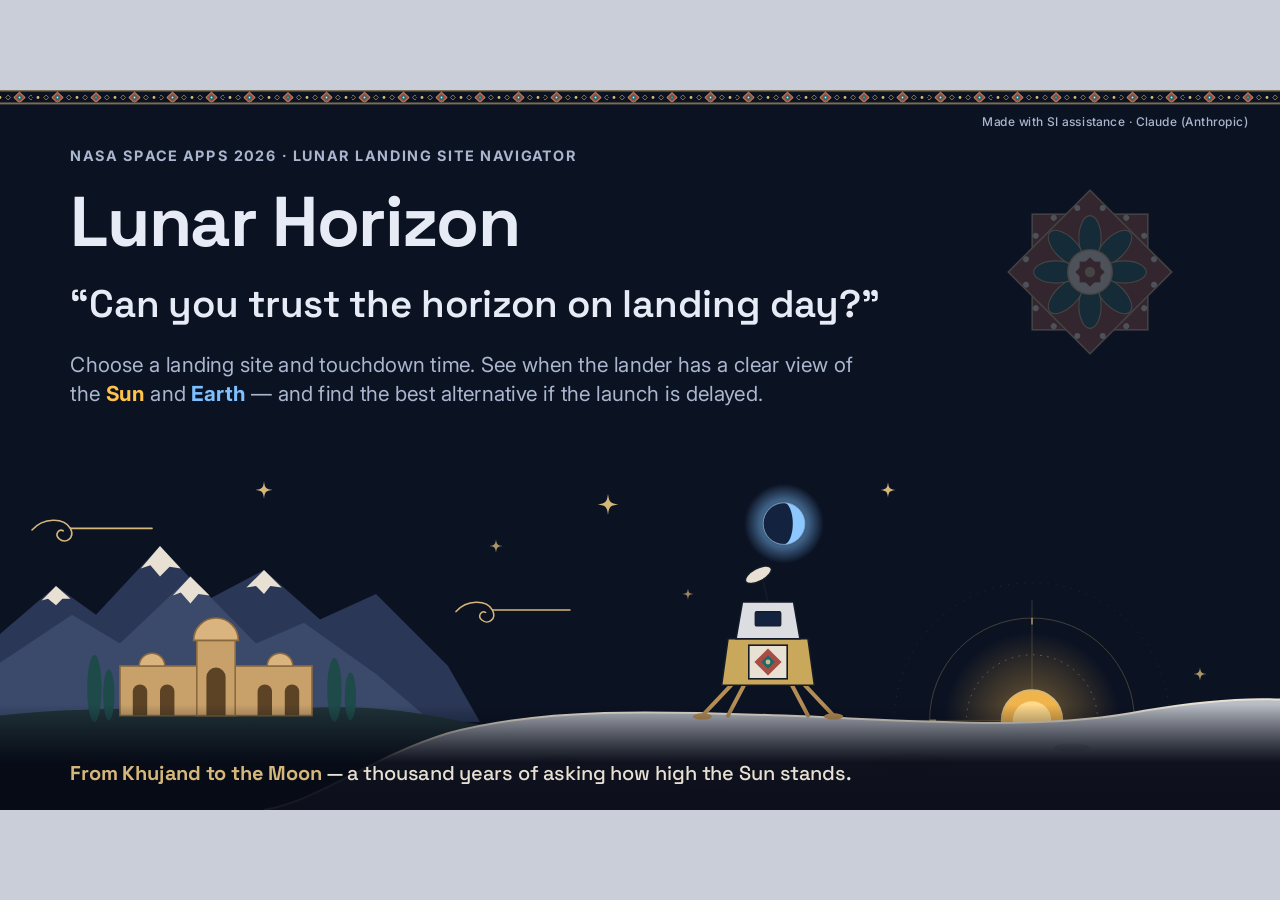
==== commit 782d2743: "Slides: hide the on-screen N/F key hint (the keys still work) Co-Authored-By: Claude Opus 5.5 <norep" ====
--- a/docs/slides/index.html
+++ b/docs/slides/index.html
@@ -103,7 +103,7 @@
 /* Speaker notes (N) and slide counter */
 #notes { position: fixed; left: 0; right: 0; bottom: 0; max-height: 40vh; overflow: auto; background: rgba(11,18,34,0.94); color: #E6EBF5; font: 17px/1.5 Inter, sans-serif; padding: 14px 20px; display: none; z-index: 5; }
 #notes.on { display: block; }
-#count { position: fixed; right: 14px; bottom: 10px; font: 600 13px Inter, sans-serif; color: #4B5568; z-index: 4; }
+#count { display: none; position: fixed; right: 14px; bottom: 10px; font: 600 13px Inter, sans-serif; color: #4B5568; z-index: 4; }
 .hidden-notes { display: none; }
 
 @media print {
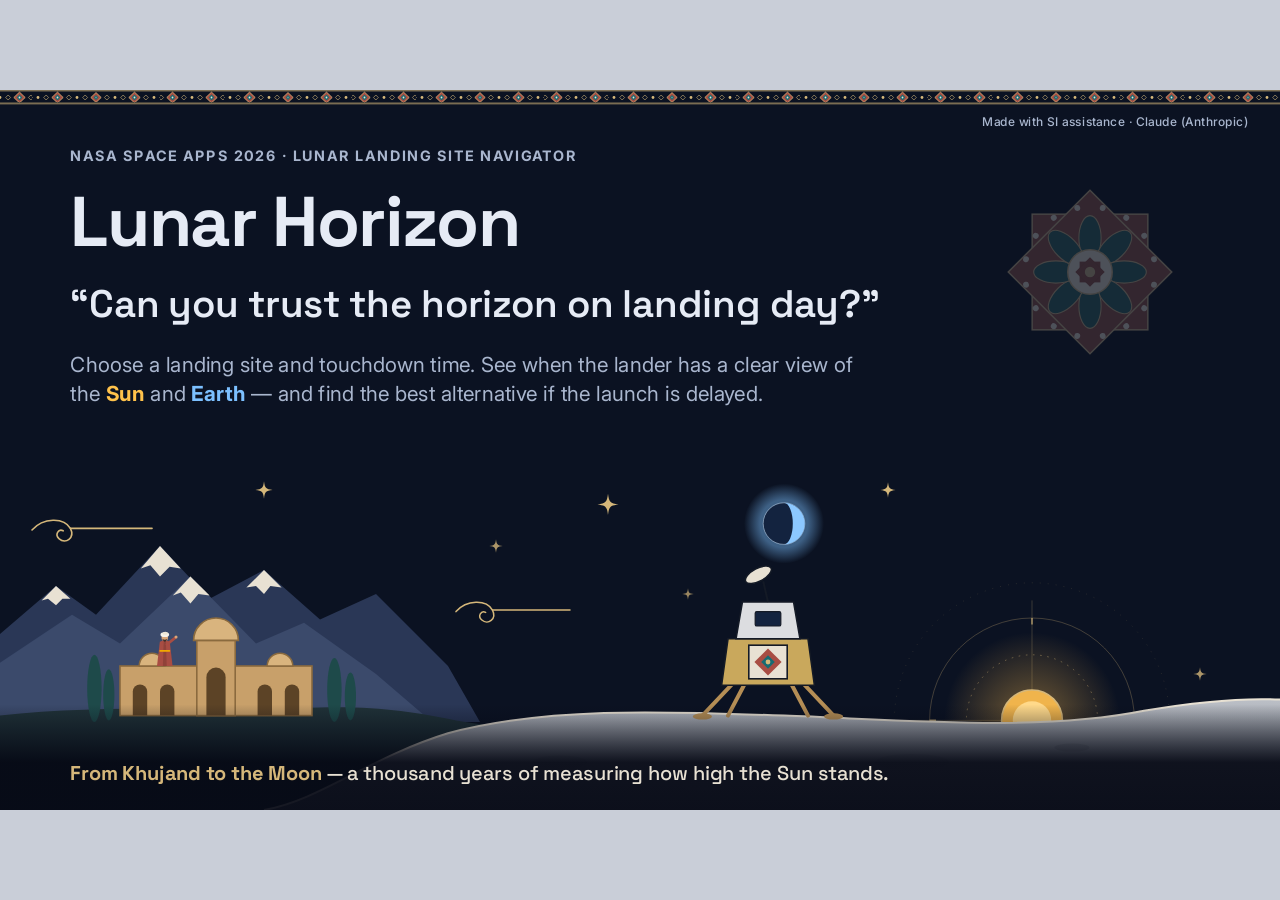
==== commit c291f3d5: "Slides: title caption says 'measuring'; a small scholar on the observatory roof Co-Authored-By: Clau" ====
--- a/docs/slides/index.html
+++ b/docs/slides/index.html
@@ -174,6 +174,7 @@
           <path d="M24,-62 A16,16 0 0 1 56,-62 Z M184,-62 A16,16 0 0 1 216,-62 Z" fill="#D9B47E" stroke="#8A6A3E" stroke-width="2"/>
           <g fill="#5C4326"><path d="M16,0 V-30 A9,9 0 0 1 34,-30 V0 Z"/><path d="M50,0 V-30 A9,9 0 0 1 68,-30 V0 Z"/><path d="M108,0 V-48 A12,12 0 0 1 132,-48 V0 Z"/><path d="M172,0 V-30 A9,9 0 0 1 190,-30 V0 Z"/><path d="M206,0 V-30 A9,9 0 0 1 224,-30 V0 Z"/></g>
         </g>
+        <use href="#sage" transform="translate(206,290) scale(0.27)" style="color:#A84D43"/>
         <g fill="#1E4A4A"><ellipse cx="118" cy="318" rx="9" ry="42"/><ellipse cx="136" cy="326" rx="7" ry="32"/><ellipse cx="418" cy="320" rx="9" ry="40"/><ellipse cx="438" cy="328" rx="7" ry="30"/></g>
         <!-- the Moon: grey regolith and a lander with a suzani panel -->
         <path d="M330,470 C400,458 462,404 560,374 C680,342 820,346 980,352 C1140,358 1300,372 1430,346 C1500,334 1560,330 1600,332 V470 Z" fill="url(#hl)"/>
@@ -191,7 +192,7 @@
           <ellipse cx="-12" cy="-176" rx="18" ry="8" fill="#E8E1D3" stroke="#141A26" stroke-width="2" transform="rotate(-28 -12 -176)"/>
         </g>
 </svg>
-      <div class="hero-cap"><div class="hero-line"><b>From Khujand to the Moon</b> — a thousand years of asking how high the Sun stands.</div></div>
+      <div class="hero-cap"><div class="hero-line"><b>From Khujand to the Moon</b> — a thousand years of measuring how high the Sun stands.</div></div>
     </div>
   </section>
 
@@ -332,7 +333,6 @@
       <div class="col" style="flex:0 0 330px; gap:14px; align-items:center">
         <div class="qrcard"><img src="img/qr.png" alt="QR code for https://mehrafruz.github.io/lunar-horizon/" style="width:280px; height:280px; display:block; image-rendering:pixelated"></div>
         <a class="qrurl" href="https://mehrafruz.github.io/lunar-horizon/">mehrafruz.github.io/lunar-horizon</a>
-        <p style="font-size:17px; line-height:1.45; margin-top:6px"><b>AI transparency.</b> Claude and Claude Code (Anthropic) were used to develop the page, code and data pipeline. The team selected the problem, sites and design, and reviewed the results.</p>
       </div>
     </div>
     <svg class="hero7" viewBox="0 130 1600 310" preserveAspectRatio="xMidYMax slice" aria-hidden="true">
